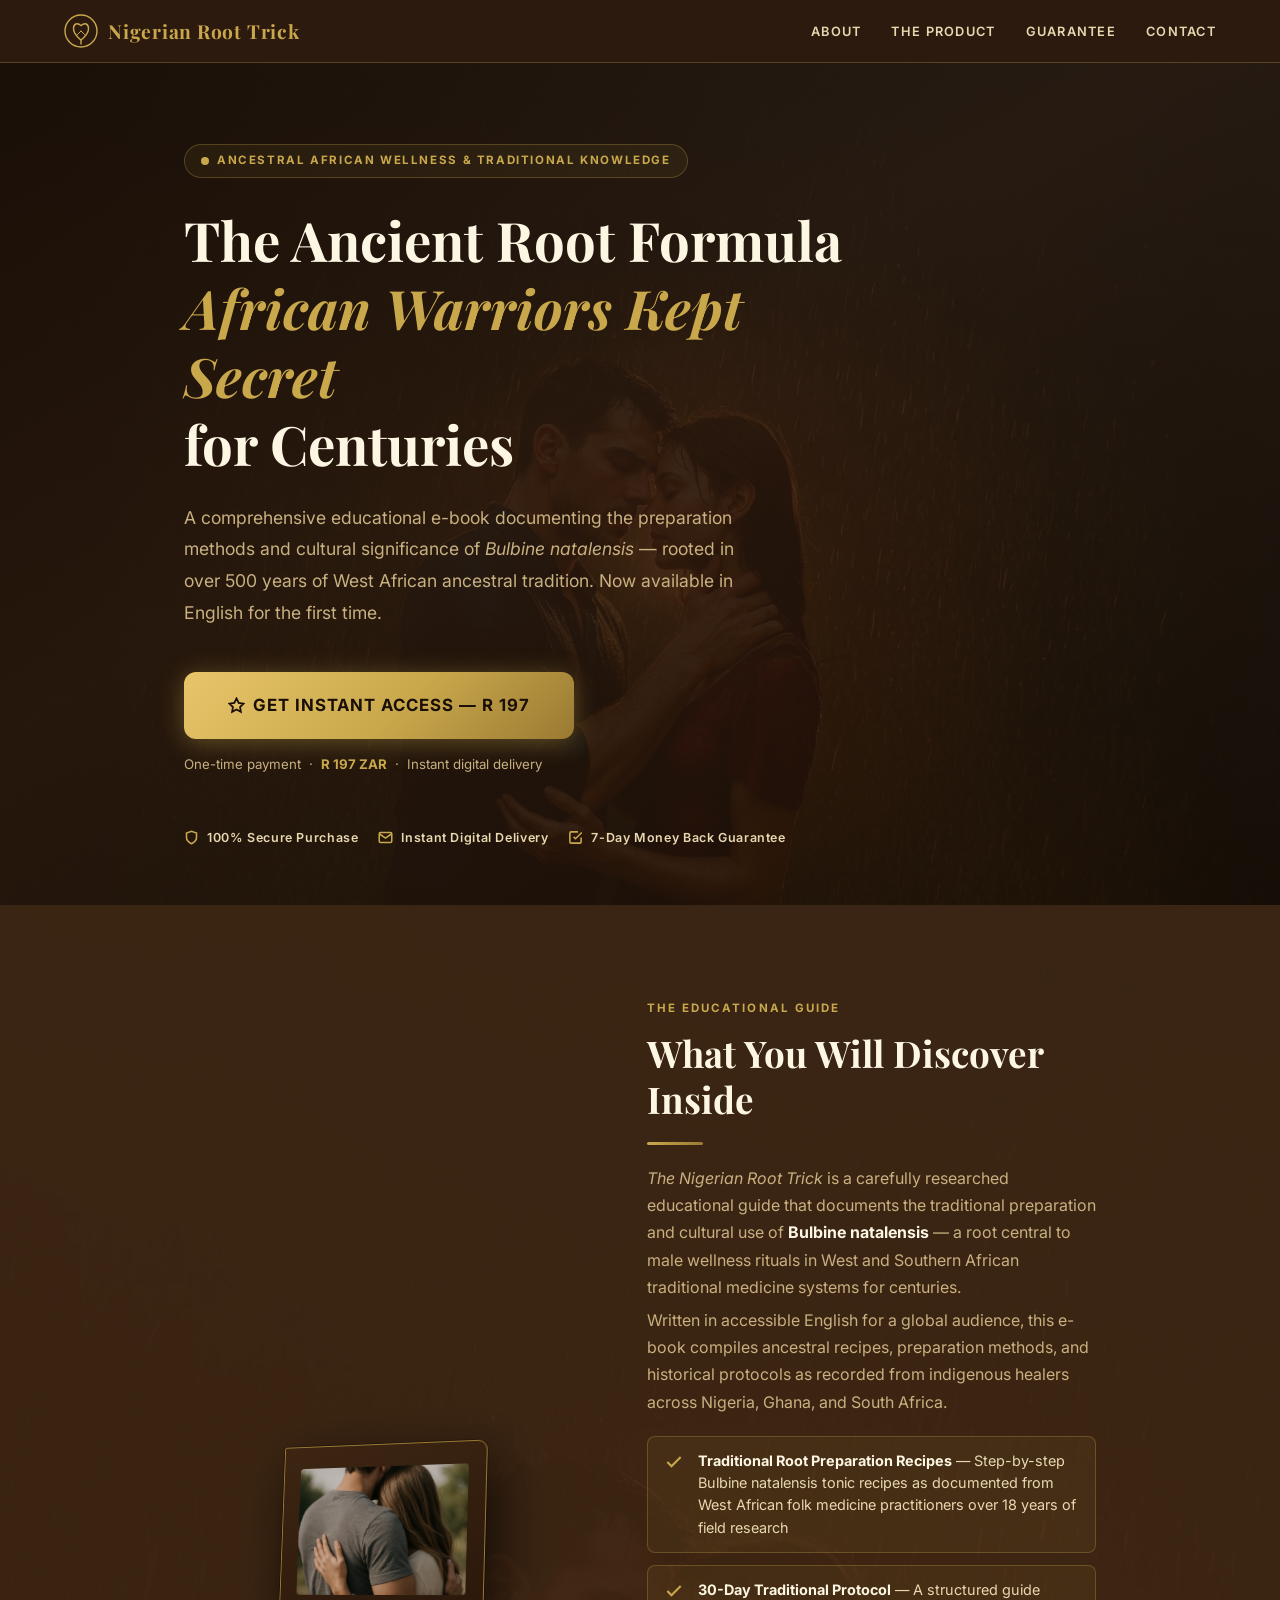
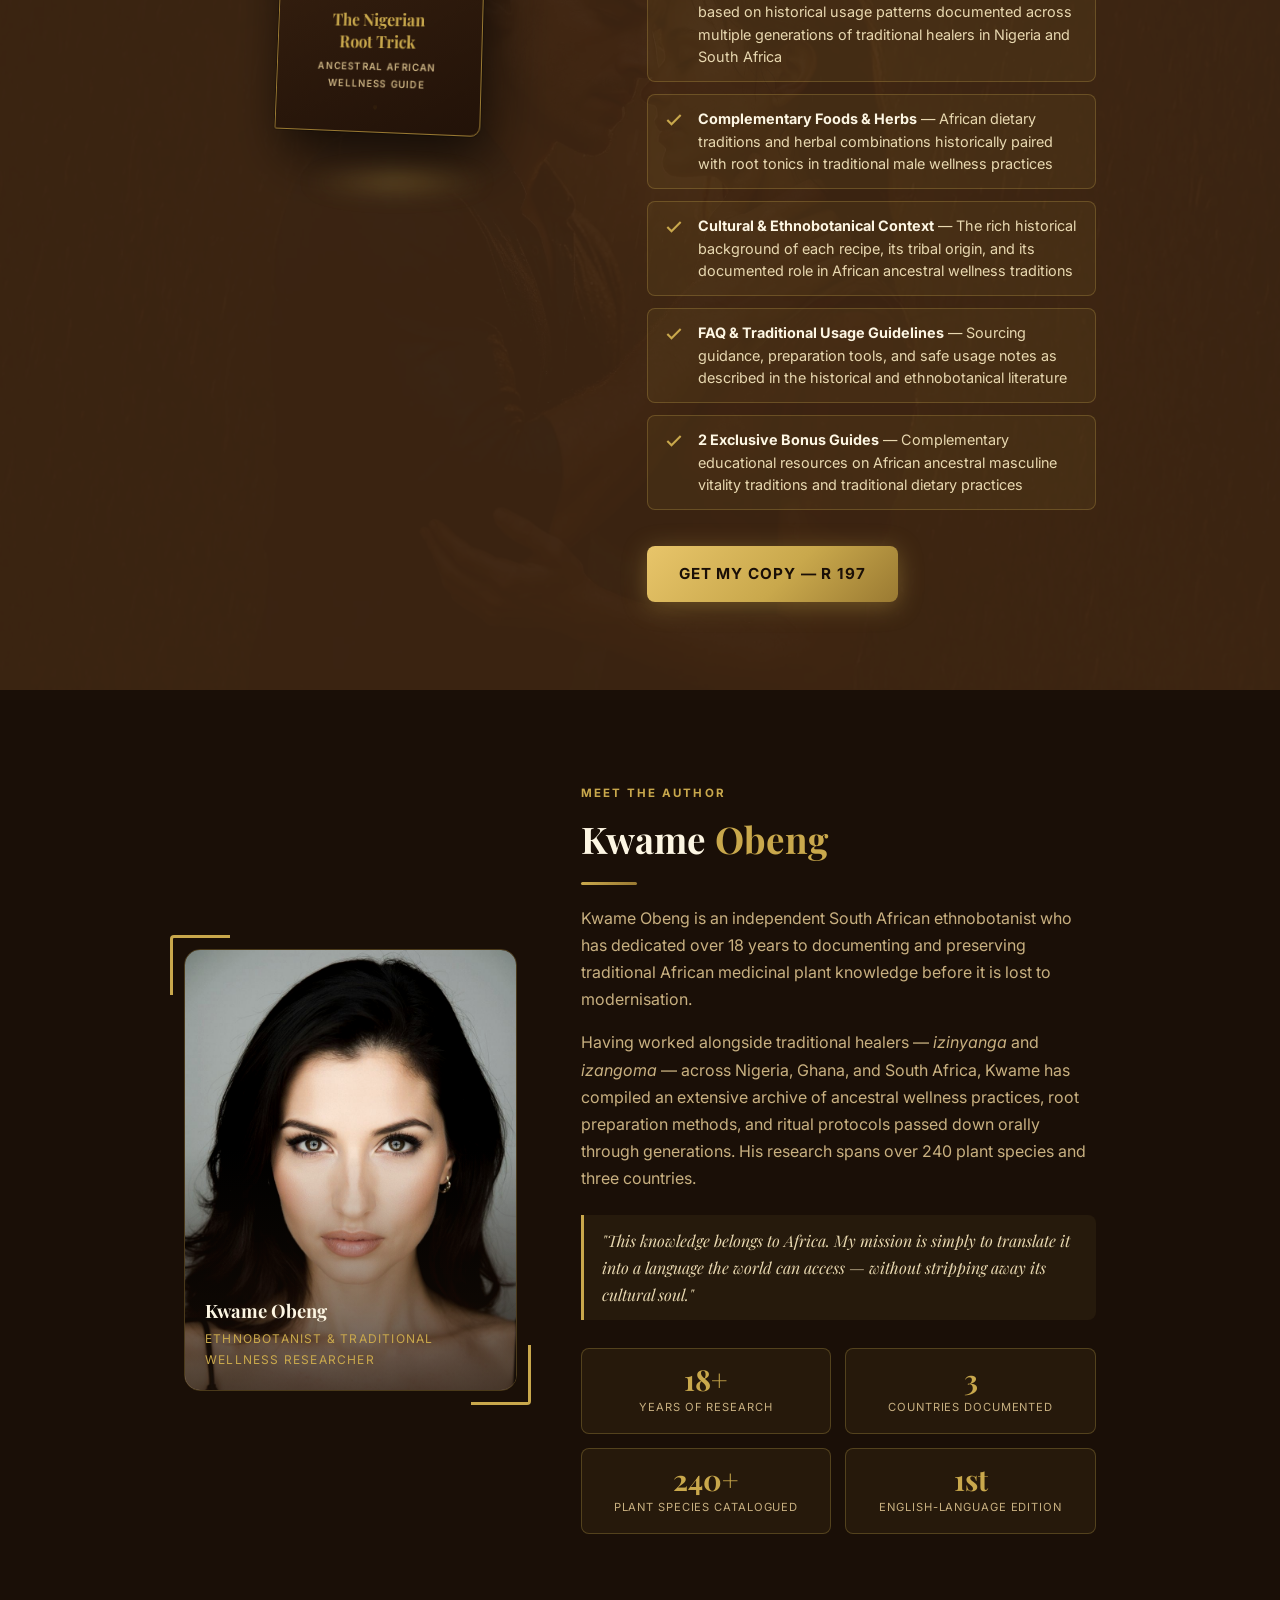
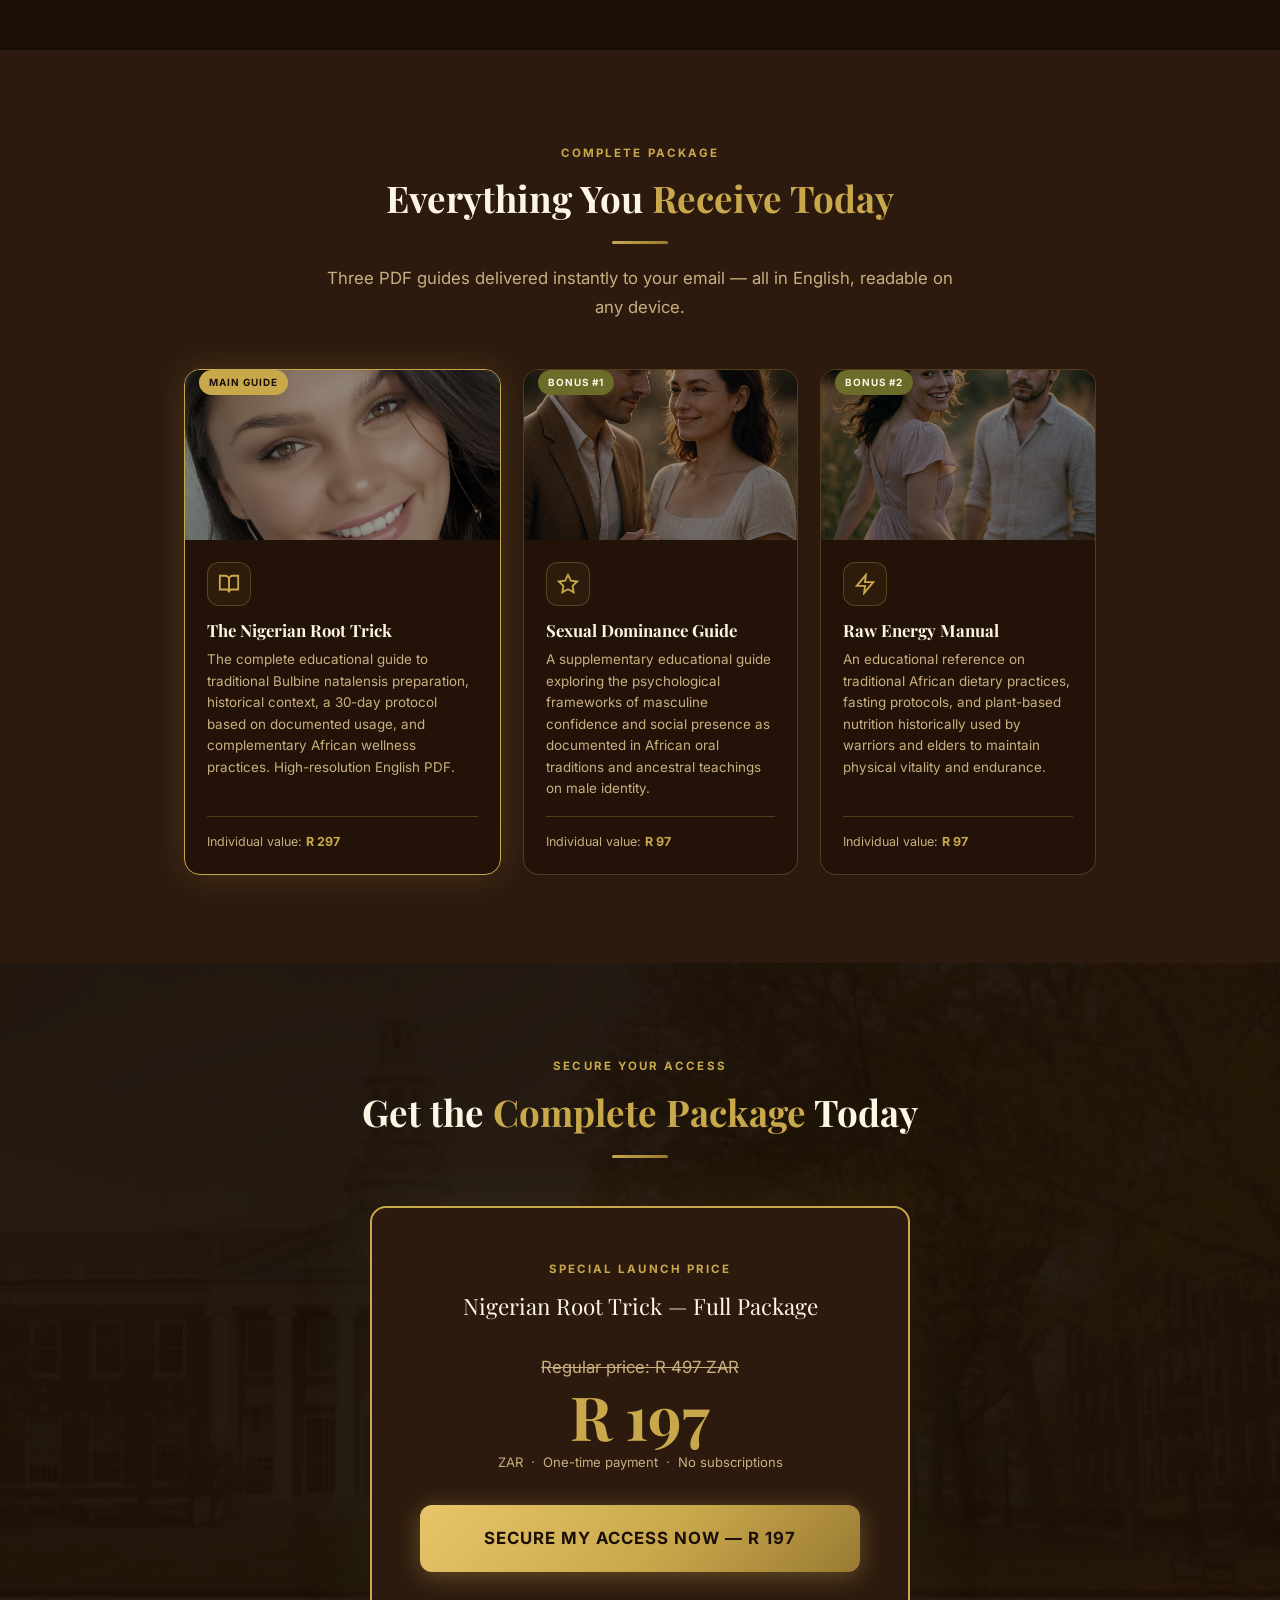
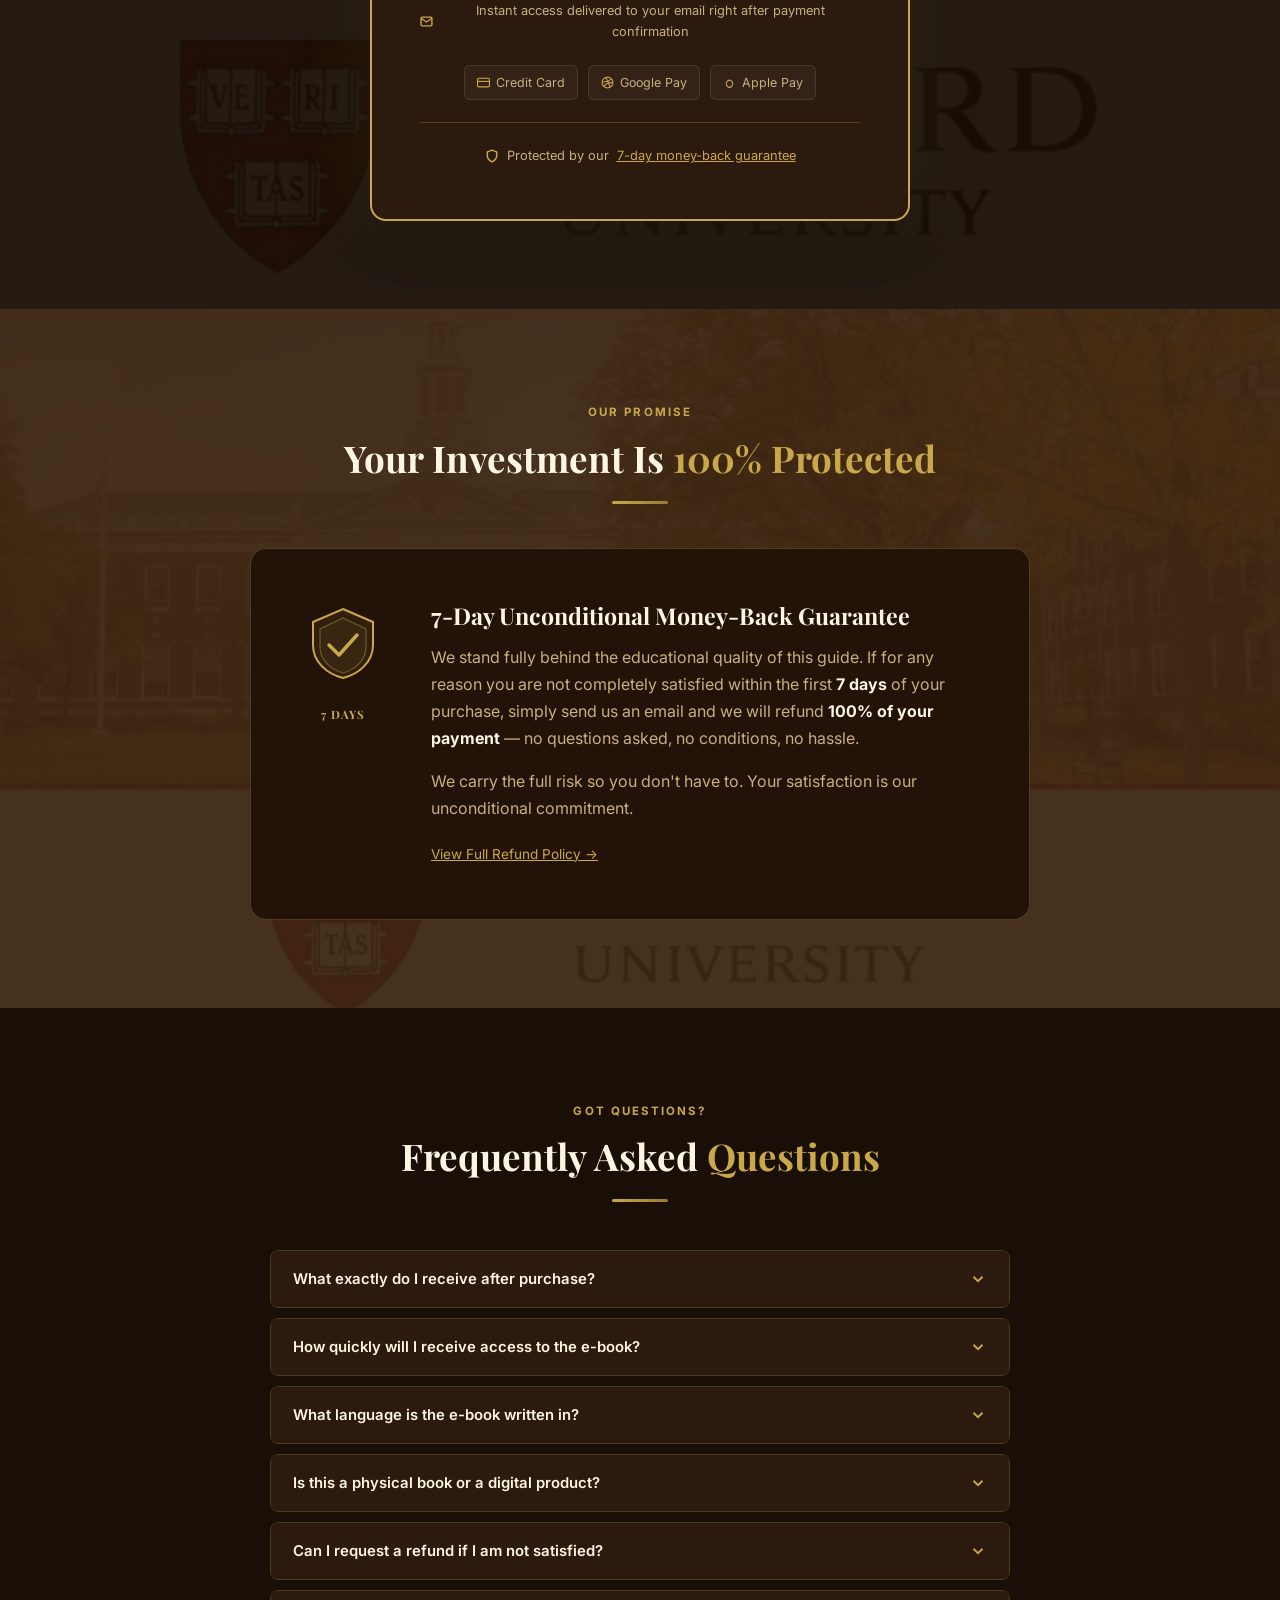
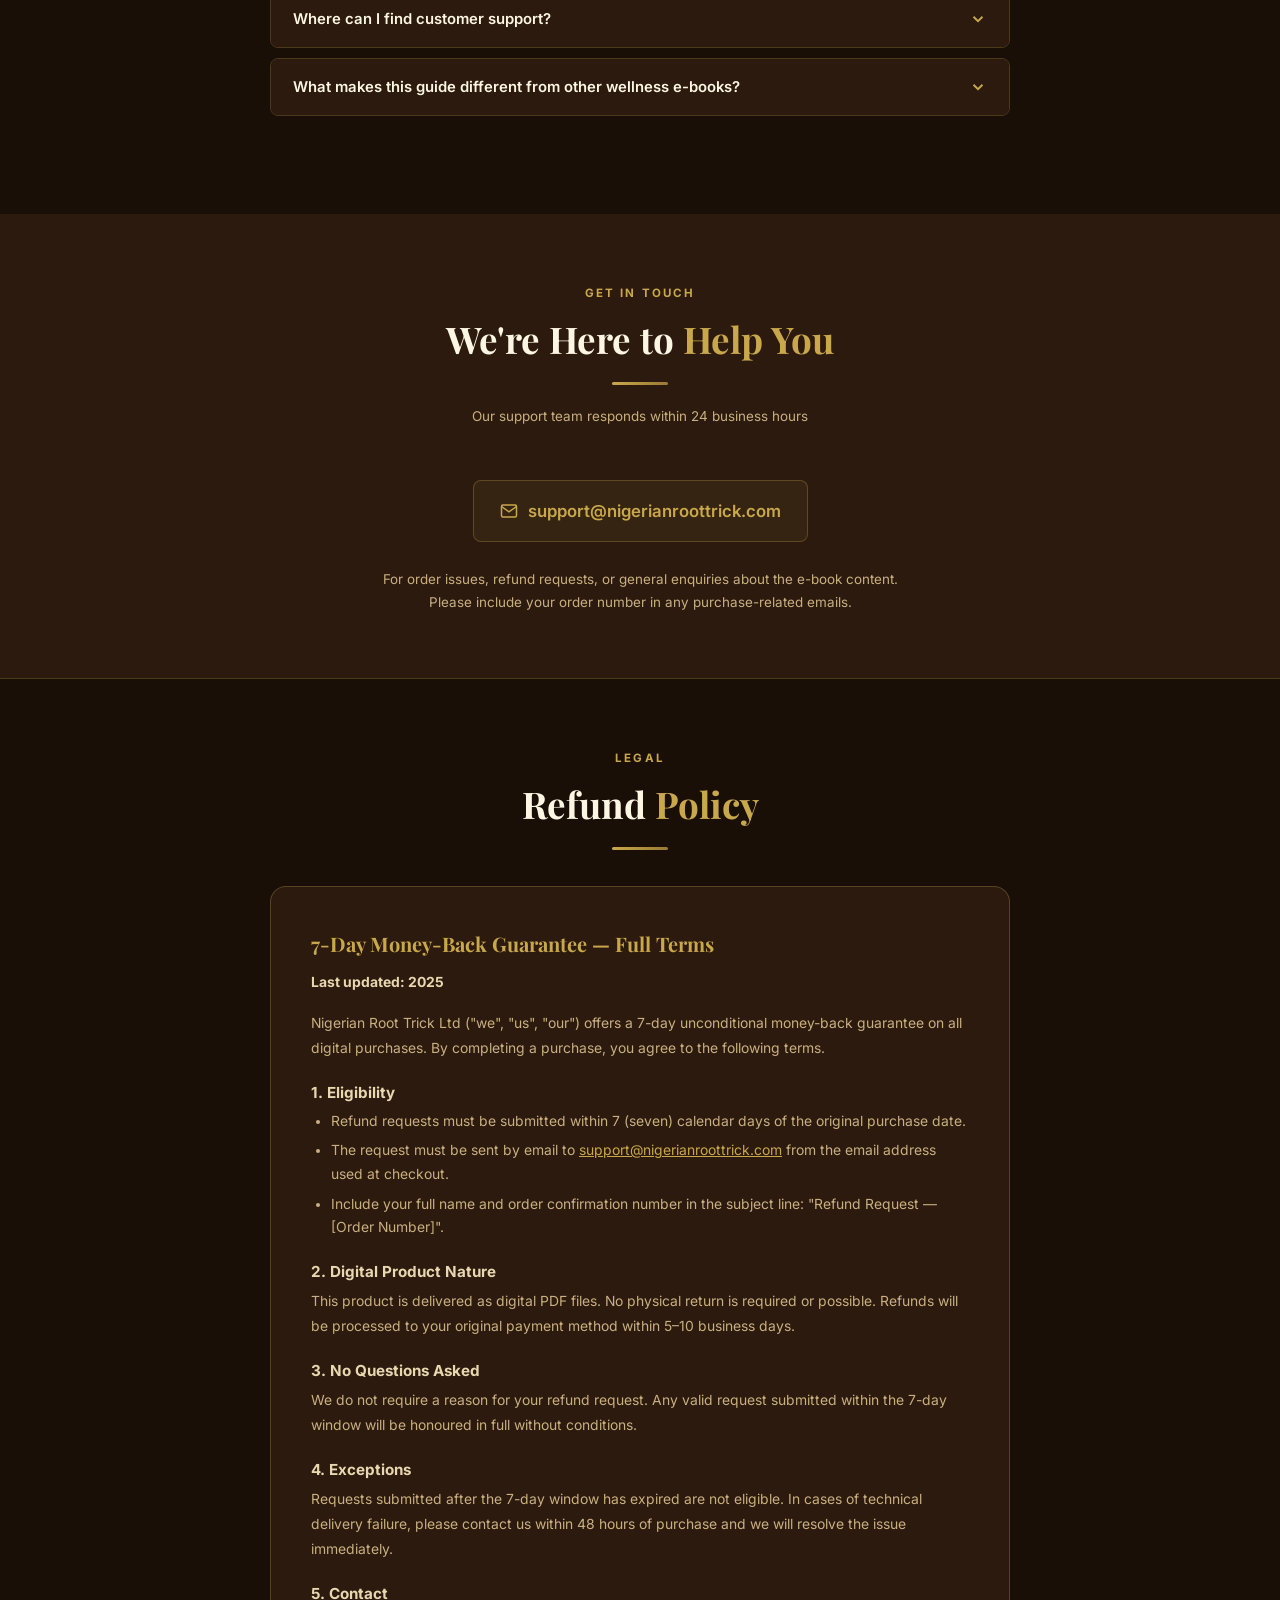
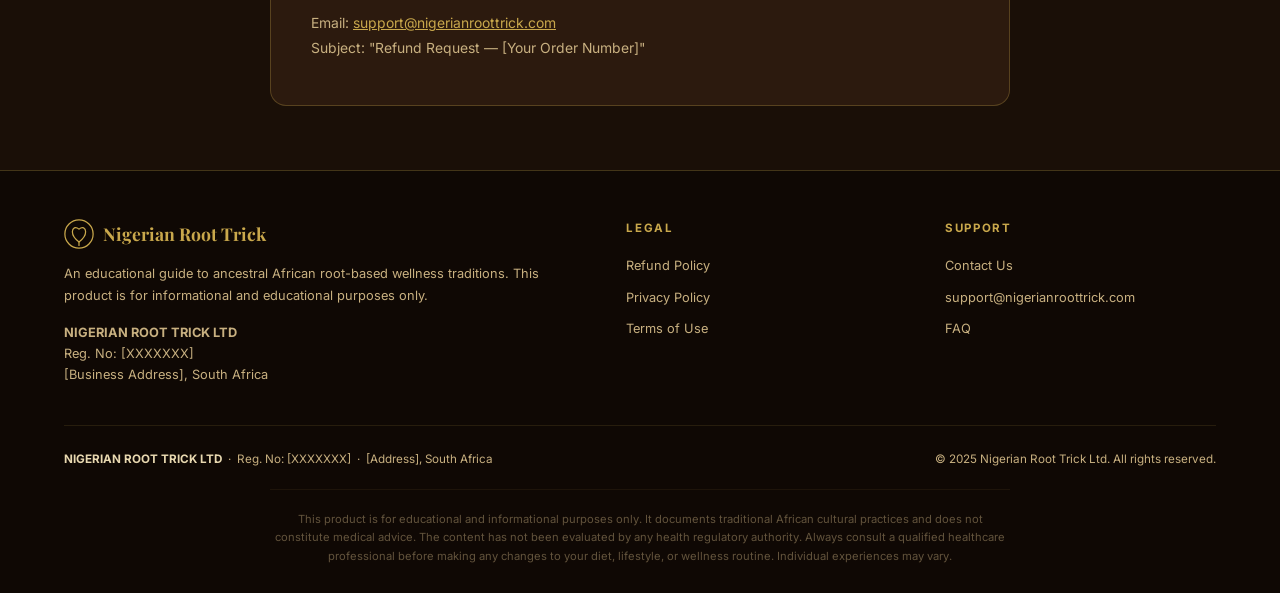
==== index.html @ d48811eb "Add utmify script to all pages" ====
<!DOCTYPE html>
<html lang="en">
<head>
  <script
    src="https://cdn.utmify.com.br/scripts/utms/latest.js"
    data-utmify-prevent-xcod-sck
    data-utmify-prevent-subids
    async
    defer
  ></script>
  <meta charset="UTF-8">
  <meta name="viewport" content="width=device-width, initial-scale=1.0, maximum-scale=1.0, user-scalable=no">
  <meta http-equiv="X-UA-Compatible" content="IE=edge">
  <title>Nigerian Root Trick — The Ancestral African Wellness E-Book</title>
  <meta name="description" content="An educational digital guide documenting traditional West African root-based wellness practices rooted in centuries of ancestral knowledge. By Kwame Obeng.">
  <meta name="robots" content="all">
  <link rel="icon" href="images/default.ico">
  <link rel="apple-touch-icon" href="images/default.ico">
  <link rel="preconnect" href="https://fonts.googleapis.com">
  <link rel="preconnect" href="https://fonts.gstatic.com" crossorigin>
  <link href="https://fonts.googleapis.com/css2?family=Playfair+Display:ital,wght@0,400;0,600;0,700;1,400&family=Inter:wght@300;400;500;600;700&display=swap" rel="stylesheet">

  <style>
    /* =====================================================
       CSS VARIABLES
    ===================================================== */
    :root {
      --dark-deep:   #1a0f07;
      --dark-main:   #2C1A0E;
      --dark-mid:    #3d2512;
      --dark-light:  #5a3520;
      --dark-card:   #221208;
      --gold:        #C9A84C;
      --gold-light:  #e8c56a;
      --gold-dim:    #9a7a32;
      --gold-bg:     rgba(201,168,76,0.07);
      --cream:       #FDF6E3;
      --cream-dim:   #e8d8b0;
      --olive:       #6B6B2A;
      --olive-light: #8a8a3a;
      --text-muted:  #c8b080;
      --border-gold: rgba(201,168,76,0.28);
      --shadow-gold: rgba(201,168,76,0.18);
      --transition:  0.3s ease;
      --radius:      8px;
      --radius-lg:   16px;
    }

    /* =====================================================
       RESET & BASE
    ===================================================== */
    *, *::before, *::after { box-sizing: border-box; margin: 0; padding: 0; }
    html { font-size: 16px; scroll-behavior: smooth; -webkit-text-size-adjust: 100%; }
    body {
      font-family: 'Inter', 'Segoe UI', Arial, sans-serif;
      font-weight: 400;
      color: var(--cream);
      background: var(--dark-deep);
      line-height: 1.7;
      overflow-x: hidden;
    }
    a { color: inherit; text-decoration: none; }
    img { max-width: 100%; height: auto; display: block; }
    ul { list-style: none; }
    button { cursor: pointer; border: none; background: none; font-family: inherit; }
    p { margin-bottom: 1rem; }
    p:last-child { margin-bottom: 0; }

    /* =====================================================
       TYPOGRAPHY
    ===================================================== */
    h1, h2, h3, h4 {
      font-family: 'Playfair Display', Georgia, serif;
      line-height: 1.25;
      font-weight: 700;
    }
    h1 { font-size: clamp(2rem, 5vw, 3.4rem); }
    h2 { font-size: clamp(1.6rem, 3.5vw, 2.3rem); }
    h3 { font-size: clamp(1.15rem, 2.5vw, 1.5rem); }

    /* =====================================================
       LAYOUT
    ===================================================== */
    .container       { max-width: 960px;  margin: 0 auto; padding: 0 24px; }
    .container--wide { max-width: 1200px; margin: 0 auto; padding: 0 24px; }
    .section    { padding: 88px 0; }
    .section--sm { padding: 64px 0; }
    .text-center { text-align: center; }

    /* =====================================================
       SHARED COMPONENTS
    ===================================================== */
    .section-label {
      display: inline-block;
      font-size: 0.72rem;
      font-weight: 700;
      letter-spacing: 0.18em;
      text-transform: uppercase;
      color: var(--gold);
      margin-bottom: 12px;
    }
    .section-title { color: var(--cream); margin-bottom: 16px; }
    .section-title span { color: var(--gold); }
    .section-subtitle {
      color: var(--text-muted);
      font-size: 1.05rem;
      max-width: 640px;
      margin: 0 auto 40px;
    }
    .divider {
      width: 56px; height: 3px;
      background: linear-gradient(90deg, var(--gold), var(--gold-dim));
      border-radius: 2px;
      margin: 20px auto;
    }
    .divider--left { margin: 20px 0; }

    /* Buttons */
    .btn {
      display: inline-flex; align-items: center; justify-content: center;
      padding: 15px 32px; border-radius: var(--radius);
      font-family: 'Inter', sans-serif; font-weight: 700;
      font-size: 0.95rem; letter-spacing: 0.06em; text-transform: uppercase;
      transition: all var(--transition); text-decoration: none;
      gap: 8px; cursor: pointer;
    }
    .btn--gold {
      background: linear-gradient(135deg, #e8c56a 0%, #C9A84C 55%, #9a7a32 100%);
      color: var(--dark-deep);
      box-shadow: 0 4px 24px rgba(201,168,76,0.38);
    }
    .btn--gold:hover {
      transform: translateY(-3px);
      box-shadow: 0 10px 36px rgba(201,168,76,0.5);
      filter: brightness(1.06);
    }
    .btn--gold:active { transform: translateY(0); }
    .btn--lg { padding: 19px 44px; font-size: 1.05rem; border-radius: 12px; }
    .btn--full { width: 100%; }

    @keyframes pulse-gold {
      0%   { box-shadow: 0 4px 24px rgba(201,168,76,0.38); }
      50%  { box-shadow: 0 4px 38px rgba(201,168,76,0.65); }
      100% { box-shadow: 0 4px 24px rgba(201,168,76,0.38); }
    }
    .btn--pulse { animation: pulse-gold 2.4s ease-in-out infinite; }

    /* =====================================================
       HEADER / NAVBAR
    ===================================================== */
    #header {
      position: fixed; top: 0; left: 0; right: 0; z-index: 1000;
      background: var(--dark-main);
      border-bottom: 1px solid var(--border-gold);
      transition: background 0.4s ease, box-shadow 0.4s ease;
    }
    #header.scrolled {
      background: rgba(44,26,14,0.97);
      backdrop-filter: blur(14px);
      -webkit-backdrop-filter: blur(14px);
      box-shadow: 0 4px 28px rgba(0,0,0,0.45);
    }
    .nav {
      display: flex; align-items: center; justify-content: space-between;
      padding: 14px 24px; max-width: 1200px; margin: 0 auto;
    }
    .nav__logo {
      font-family: 'Playfair Display', serif; font-size: 1.2rem; font-weight: 700;
      color: var(--gold); letter-spacing: 0.04em;
      display: flex; align-items: center; gap: 10px; flex-shrink: 0;
    }
    .nav__links { display: flex; align-items: center; gap: 30px; }
    .nav__links a {
      font-size: 0.8rem; font-weight: 600; color: var(--cream-dim);
      letter-spacing: 0.1em; text-transform: uppercase;
      transition: color var(--transition); position: relative; padding-bottom: 2px;
    }
    .nav__links a::after {
      content: ''; position: absolute; bottom: -2px; left: 0; right: 0;
      height: 2px; background: var(--gold);
      transform: scaleX(0); transform-origin: left; transition: transform var(--transition);
    }
    .nav__links a:hover { color: var(--gold); }
    .nav__links a:hover::after { transform: scaleX(1); }

    .hamburger {
      display: none; flex-direction: column; gap: 5px;
      padding: 4px; cursor: pointer;
    }
    .hamburger span {
      display: block; width: 24px; height: 2px;
      background: var(--gold); transition: all var(--transition); border-radius: 2px;
    }
    .hamburger.open span:nth-child(1) { transform: translateY(7px) rotate(45deg); }
    .hamburger.open span:nth-child(2) { opacity: 0; transform: scaleX(0); }
    .hamburger.open span:nth-child(3) { transform: translateY(-7px) rotate(-45deg); }

    .mobile-nav {
      display: none; background: var(--dark-main);
      border-top: 1px solid var(--border-gold);
      padding: 20px 24px; flex-direction: column; gap: 4px;
    }
    .mobile-nav.open { display: flex; }
    .mobile-nav a {
      font-size: 0.88rem; font-weight: 500; color: var(--cream-dim);
      letter-spacing: 0.08em; text-transform: uppercase;
      padding: 12px 0; border-bottom: 1px solid var(--border-gold);
      transition: color var(--transition);
    }
    .mobile-nav a:last-child { border-bottom: none; padding-top: 16px; }
    .mobile-nav a:hover { color: var(--gold); }

    /* =====================================================
       HERO SECTION
    ===================================================== */
    #hero {
      position: relative; min-height: 100vh;
      display: flex; align-items: center;
      padding-top: 72px; overflow: hidden;
    }
    .hero__bg {
      position: absolute; inset: 0;
      background-image: url('images/3205935_1_1753567919688552afa911d.webp');
      background-size: cover; background-position: center 30%; z-index: 0;
    }
    .hero__overlay {
      position: absolute; inset: 0;
      background: linear-gradient(150deg,rgba(26,15,7,0.94) 0%,rgba(44,26,14,0.87) 45%,rgba(26,15,7,0.80) 100%);
      z-index: 1;
    }
    .hero__content { position: relative; z-index: 2; width: 100%; padding: 72px 0 56px; }
    .hero__badge {
      display: inline-flex; align-items: center; gap: 8px;
      background: var(--gold-bg); border: 1px solid var(--border-gold);
      border-radius: 100px; padding: 6px 16px;
      font-size: 0.72rem; font-weight: 700; letter-spacing: 0.14em;
      text-transform: uppercase; color: var(--gold); margin-bottom: 28px;
    }
    .hero__headline { color: var(--cream); margin-bottom: 24px; max-width: 680px; }
    .hero__headline span { color: var(--gold); font-style: italic; }
    .hero__subheadline {
      font-size: 1.1rem; color: var(--text-muted);
      max-width: 560px; margin-bottom: 44px; line-height: 1.8;
    }
    .hero__cta-group {
      display: flex; flex-direction: column; align-items: flex-start;
      gap: 14px; margin-bottom: 52px;
    }
    .hero__price-note { font-size: 0.83rem; color: var(--text-muted); }
    .hero__price-note strong { color: var(--gold); }

    .trust-badges { display: flex; flex-wrap: wrap; gap: 20px; }
    .trust-badge {
      display: flex; align-items: center; gap: 8px;
      font-size: 0.78rem; font-weight: 600;
      color: var(--cream-dim); letter-spacing: 0.05em;
    }
    .trust-badge svg { flex-shrink: 0; color: var(--gold); }

    /* =====================================================
       ABOUT THE PRODUCT
    ===================================================== */
    #the-product { background: var(--dark-mid); position: relative; overflow: hidden; }
    #the-product::before {
      content: ''; position: absolute; inset: 0;
      background-image: url('images/482785-8737ca6a05e37dbfcd57758e993ad2c0.webp');
      background-size: cover; background-position: center;
      opacity: 0.055; z-index: 0;
    }
    .product-grid {
      display: grid; grid-template-columns: 1fr 1.15fr;
      gap: 72px; align-items: center; position: relative; z-index: 1;
    }
    .product__mockup {
      display: flex; justify-content: center; align-items: center; padding: 20px 0 40px;
    }
    .book-scene { perspective: 1400px; width: 220px; height: 290px; }
    .book-3d {
      width: 220px; height: 290px;
      transform-style: preserve-3d;
      transform: rotateY(-22deg) rotateX(5deg);
      transition: transform 0.5s ease; position: relative;
    }
    .book-3d:hover { transform: rotateY(-10deg) rotateX(3deg); }
    .book-face {
      position: absolute; top: 0; left: 0; width: 220px; height: 290px;
      border-radius: 2px 10px 10px 2px; overflow: hidden;
      background: linear-gradient(160deg, var(--dark-mid) 0%, var(--dark-card) 100%);
      border: 1px solid var(--gold-dim);
      box-shadow: 10px 20px 56px rgba(0,0,0,0.72), 0 0 0 1px rgba(0,0,0,0.3);
      display: flex; flex-direction: column; align-items: center;
      justify-content: center; padding: 22px 18px; text-align: center;
    }
    .book-spine {
      position: absolute; top: 0; left: -26px; width: 26px; height: 290px;
      background: linear-gradient(to right, #120800, var(--dark-mid));
      border-radius: 2px 0 0 2px;
      transform: rotateY(-90deg); transform-origin: right center;
      border: 1px solid var(--dark-light);
      box-shadow: inset -4px 0 12px rgba(0,0,0,0.5);
    }
    .book-cover-img {
      width: 100%; height: 130px; object-fit: cover;
      border-radius: 4px; margin-bottom: 14px;
      filter: brightness(0.85) saturate(0.9);
    }
    .book-cover-title {
      font-family: 'Playfair Display', serif; font-size: 1.05rem; font-weight: 700;
      color: var(--gold); line-height: 1.3; margin-bottom: 5px;
    }
    .book-cover-sub {
      font-size: 0.62rem; font-weight: 600; letter-spacing: 0.12em;
      text-transform: uppercase; color: var(--text-muted); margin-bottom: 14px;
    }
    .book-emblem { color: var(--gold-dim); opacity: 0.8; }
    .book-glow {
      position: absolute; bottom: -24px; left: 50%; transform: translateX(-40%);
      width: 180px; height: 28px;
      background: radial-gradient(ellipse, rgba(201,168,76,0.35) 0%, transparent 72%);
      filter: blur(10px); pointer-events: none;
    }

    .product-bullets { display: flex; flex-direction: column; gap: 12px; margin: 20px 0 28px; }
    .bullet-item {
      display: flex; align-items: flex-start; gap: 14px;
      padding: 13px 16px; background: var(--gold-bg);
      border: 1px solid var(--border-gold); border-radius: var(--radius);
      transition: background var(--transition), border-color var(--transition);
    }
    .bullet-item:hover {
      background: rgba(201,168,76,0.12);
      border-color: rgba(201,168,76,0.5);
    }
    .bullet-icon { flex-shrink: 0; width: 20px; height: 20px; color: var(--gold); margin-top: 2px; }
    .bullet-item p { margin: 0; font-size: 0.9rem; color: var(--cream-dim); line-height: 1.55; }
    .bullet-item strong { color: var(--cream); }

    /* =====================================================
       ABOUT THE AUTHOR
    ===================================================== */
    #about { background: var(--dark-deep); }
    .author-grid {
      display: grid; grid-template-columns: 1fr 1.55fr;
      gap: 64px; align-items: center;
    }
    .author__image-wrap { position: relative; }
    .author__accent {
      position: absolute; width: 60px; height: 60px;
      border-color: var(--gold); border-style: solid; z-index: 2; pointer-events: none;
    }
    .author__accent--tl { top: -14px; left: -14px; border-width: 3px 0 0 3px; border-radius: 4px 0 0 0; }
    .author__accent--br { bottom: -14px; right: -14px; border-width: 0 3px 3px 0; border-radius: 0 0 4px 0; }
    .author__frame {
      position: relative; border-radius: var(--radius-lg);
      overflow: hidden; border: 1px solid var(--border-gold);
    }
    .author__frame img {
      width: 100%; height: 440px; object-fit: cover; object-position: top;
      display: block; filter: grayscale(15%) contrast(1.05);
    }
    .author__frame-overlay {
      position: absolute; inset: 0;
      background: linear-gradient(to top, rgba(26,15,7,0.75) 0%, transparent 55%);
    }
    .author__caption { position: absolute; bottom: 20px; left: 20px; right: 20px; }
    .author__caption-name { font-family: 'Playfair Display', serif; font-size: 1.15rem; font-weight: 700; color: var(--cream); }
    .author__caption-role { font-size: 0.75rem; color: var(--gold); letter-spacing: 0.1em; text-transform: uppercase; margin-top: 3px; }
    .author__stats { display: grid; grid-template-columns: 1fr 1fr; gap: 14px; margin: 28px 0; }
    .author__stat {
      padding: 16px 14px; background: var(--gold-bg);
      border: 1px solid var(--border-gold); border-radius: var(--radius); text-align: center;
    }
    .author__stat-number { font-family: 'Playfair Display', serif; font-size: 1.8rem; font-weight: 700; color: var(--gold); line-height: 1; }
    .author__stat-label { font-size: 0.7rem; color: var(--text-muted); text-transform: uppercase; letter-spacing: 0.08em; margin-top: 4px; }
    .author__quote {
      border-left: 3px solid var(--gold); padding: 12px 18px; margin: 22px 0;
      background: var(--gold-bg); border-radius: 0 var(--radius) var(--radius) 0;
    }
    .author__quote p { font-family: 'Playfair Display', serif; font-style: italic; font-size: 1rem; color: var(--cream-dim); margin: 0; }

    /* =====================================================
       WHAT'S INCLUDED
    ===================================================== */
    #included { background: var(--dark-main); }
    .included-grid { display: grid; grid-template-columns: 1.15fr 1fr 1fr; gap: 22px; margin-top: 48px; }
    .inc-card {
      background: var(--dark-card); border: 1px solid var(--border-gold);
      border-radius: var(--radius-lg); overflow: hidden;
      transition: transform var(--transition), box-shadow var(--transition), border-color var(--transition);
      display: flex; flex-direction: column;
    }
    .inc-card:hover {
      transform: translateY(-7px);
      box-shadow: 0 22px 52px rgba(0,0,0,0.55), 0 0 0 1px var(--gold-dim);
      border-color: var(--gold-dim);
    }
    .inc-card--main { border-color: var(--gold); box-shadow: 0 0 36px var(--shadow-gold); }
    .inc-card--main:hover { border-color: var(--gold-light); }
    .inc-card__img { width: 100%; height: 170px; object-fit: cover; display: block; filter: brightness(0.65) saturate(0.75); }
    .inc-card__badge-wrap { position: relative; }
    .inc-card__badge {
      position: absolute; top: -170px; left: 14px;
      font-size: 0.62rem; font-weight: 700; letter-spacing: 0.1em;
      text-transform: uppercase; padding: 4px 10px; border-radius: 100px;
    }
    .badge--main  { background: var(--gold); color: var(--dark-deep); }
    .badge--bonus { background: var(--olive); color: var(--cream); }
    .inc-card__body { padding: 22px; flex: 1; display: flex; flex-direction: column; }
    .inc-card__icon {
      width: 44px; height: 44px; background: var(--gold-bg);
      border: 1px solid var(--border-gold); border-radius: 12px;
      display: flex; align-items: center; justify-content: center;
      color: var(--gold); margin-bottom: 14px;
    }
    .inc-card__title { font-family: 'Playfair Display', serif; font-size: 1.05rem; color: var(--cream); margin-bottom: 8px; }
    .inc-card__desc { font-size: 0.84rem; color: var(--text-muted); line-height: 1.6; margin: 0; flex: 1; }
    .inc-card__value {
      margin-top: 16px; padding-top: 14px; border-top: 1px solid var(--border-gold);
      font-size: 0.78rem; color: var(--text-muted);
    }
    .inc-card__value span { color: var(--gold); font-weight: 700; }

    /* =====================================================
       PRICING SECTION
    ===================================================== */
    #pricing { background: var(--dark-deep); position: relative; overflow: hidden; }
    #pricing::before {
      content: ''; position: absolute; inset: 0;
      background-image: url('images/482785-5b123ecfe4c6cd058db7fa0977f2550e.webp');
      background-size: cover; background-position: center; opacity: 0.05;
    }
    .pricing-box {
      position: relative; background: var(--dark-main);
      border: 2px solid var(--gold); border-radius: var(--radius-lg);
      padding: 52px 48px; max-width: 540px; margin: 0 auto; text-align: center;
      box-shadow: 0 0 72px rgba(201,168,76,0.14), 0 24px 64px rgba(0,0,0,0.5);
    }
    .pricing-box__label { font-size: 0.72rem; font-weight: 700; letter-spacing: 0.18em; text-transform: uppercase; color: var(--gold); margin-bottom: 8px; }
    .pricing-box__title { font-family: 'Playfair Display', serif; font-size: 1.4rem; color: var(--cream); margin-bottom: 28px; }
    .pricing-old { font-size: 1.05rem; color: var(--text-muted); text-decoration: line-through; margin-bottom: 4px; }
    .pricing-price { font-family: 'Playfair Display', serif; font-size: 3.8rem; font-weight: 700; color: var(--gold); line-height: 1; margin-bottom: 4px; }
    .pricing-currency-note { font-size: 0.82rem; color: var(--text-muted); margin-bottom: 32px; }
    .pricing-methods { display: flex; align-items: center; justify-content: center; gap: 10px; flex-wrap: wrap; margin: 22px 0; }
    .pay-method {
      display: flex; align-items: center; gap: 6px; font-size: 0.78rem; color: var(--text-muted);
      background: rgba(255,255,255,0.04); border: 1px solid rgba(255,255,255,0.1);
      border-radius: 6px; padding: 6px 12px;
    }
    .pay-method svg { color: var(--gold); }
    .pricing-delivery { font-size: 0.8rem; color: var(--text-muted); margin-top: 14px; display: flex; align-items: center; justify-content: center; gap: 7px; }
    .pricing-delivery svg { color: var(--gold); flex-shrink: 0; }
    .pricing-guarantee-note { margin-top: 22px; padding-top: 22px; border-top: 1px solid var(--border-gold); font-size: 0.8rem; color: var(--text-muted); display: flex; align-items: center; justify-content: center; gap: 8px; }
    .pricing-guarantee-note svg { color: var(--gold); flex-shrink: 0; }
    .pricing-guarantee-note a { color: var(--gold); text-decoration: underline; }

    /* =====================================================
       GUARANTEE SECTION
    ===================================================== */
    #guarantee { background: var(--dark-mid); position: relative; overflow: hidden; }
    #guarantee::before {
      content: ''; position: absolute; inset: 0;
      background-image: url('images/3205935_1_1753567919688552afa9c08140131402.webp');
      background-size: cover; background-position: center; opacity: 0.05;
    }
    .guarantee-box {
      position: relative; display: flex; align-items: flex-start; gap: 44px;
      background: var(--dark-card); border: 1px solid var(--border-gold);
      border-radius: var(--radius-lg); padding: 52px 48px;
      max-width: 780px; margin: 0 auto;
    }
    .guarantee-icon { flex-shrink: 0; }
    .guarantee-content h3 { font-size: 1.45rem; color: var(--cream); margin-bottom: 14px; }
    .guarantee-content p { color: var(--text-muted); }
    .guarantee-link { font-size: 0.85rem; color: var(--gold); text-decoration: underline; transition: opacity var(--transition); margin-top: 4px; display: inline-block; }
    .guarantee-link:hover { opacity: 0.72; }

    /* =====================================================
       FAQ SECTION
    ===================================================== */
    #faq { background: var(--dark-deep); }
    .faq-list { max-width: 740px; margin: 48px auto 0; }
    .faq-item { border: 1px solid var(--border-gold); border-radius: var(--radius); margin-bottom: 10px; overflow: hidden; transition: border-color var(--transition); }
    .faq-item.open { border-color: var(--gold); }
    .faq-question {
      width: 100%; display: flex; align-items: center; justify-content: space-between;
      padding: 19px 22px; background: var(--dark-main); text-align: left;
      font-size: 0.93rem; font-weight: 600; color: var(--cream); gap: 14px; cursor: pointer;
      transition: color var(--transition), background var(--transition);
    }
    .faq-item.open .faq-question { color: var(--gold); background: rgba(44,26,14,0.9); }
    .faq-chevron { flex-shrink: 0; width: 18px; height: 18px; color: var(--gold); transition: transform var(--transition); }
    .faq-item.open .faq-chevron { transform: rotate(180deg); }
    .faq-answer { max-height: 0; overflow: hidden; transition: max-height 0.38s ease; background: var(--dark-card); }
    .faq-item.open .faq-answer { max-height: 500px; }
    .faq-answer__inner { padding: 18px 22px; font-size: 0.88rem; color: var(--text-muted); line-height: 1.75; }
    .faq-answer__inner a { color: var(--gold); text-decoration: underline; }

    /* =====================================================
       CONTACT SECTION
    ===================================================== */
    #contact { background: var(--dark-main); }
    .contact-inner { text-align: center; max-width: 560px; margin: 0 auto; }
    .contact-email {
      display: inline-flex; align-items: center; gap: 10px;
      font-size: 1.05rem; color: var(--gold); font-weight: 600;
      margin: 24px 0 12px; padding: 16px 26px;
      border: 1px solid var(--border-gold); border-radius: var(--radius);
      background: var(--gold-bg);
      transition: background var(--transition), border-color var(--transition);
    }
    .contact-email:hover { background: rgba(201,168,76,0.13); border-color: rgba(201,168,76,0.5); }
    .contact-note { font-size: 0.84rem; color: var(--text-muted); margin-bottom: 28px; }

    /* =====================================================
       REFUND POLICY
    ===================================================== */
    #refund-policy { background: var(--dark-deep); border-top: 1px solid var(--border-gold); }
    .policy-box { max-width: 740px; margin: 0 auto; background: var(--dark-main); border: 1px solid var(--border-gold); border-radius: var(--radius-lg); padding: 44px 40px; }
    .policy-box h3 { color: var(--gold); margin-bottom: 14px; font-size: 1.25rem; }
    .policy-box h4 { color: var(--cream-dim); font-size: 0.95rem; font-family: 'Inter', sans-serif; font-weight: 700; margin: 22px 0 8px; }
    .policy-box p { font-size: 0.87rem; color: var(--text-muted); line-height: 1.8; }
    .policy-box ul { list-style: disc; padding-left: 20px; margin: 8px 0 12px; }
    .policy-box ul li { font-size: 0.87rem; color: var(--text-muted); margin-bottom: 6px; line-height: 1.7; }
    .policy-box a { color: var(--gold); text-decoration: underline; }

    /* =====================================================
       FOOTER
    ===================================================== */
    #footer { background: #0f0804; border-top: 1px solid var(--border-gold); padding: 48px 0 28px; }
    .footer-grid { display: grid; grid-template-columns: 1.9fr 1fr 1fr; gap: 48px; margin-bottom: 40px; }
    .footer-brand p { font-size: 0.8rem; color: var(--text-muted); margin-top: 14px; line-height: 1.65; }
    .footer-logo { font-family: 'Playfair Display', serif; font-size: 1.1rem; font-weight: 700; color: var(--gold); display: flex; align-items: center; gap: 9px; }
    .footer-col-title { font-size: 0.72rem; font-weight: 700; letter-spacing: 0.14em; text-transform: uppercase; color: var(--gold); margin-bottom: 16px; }
    .footer-links { display: flex; flex-direction: column; gap: 10px; }
    .footer-links a { font-size: 0.8rem; color: var(--text-muted); transition: color var(--transition); }
    .footer-links a:hover { color: var(--gold); }
    .footer-bottom { border-top: 1px solid rgba(201,168,76,0.13); padding-top: 24px; display: flex; align-items: center; justify-content: space-between; flex-wrap: wrap; gap: 12px; }
    .footer-legal { font-size: 0.73rem; color: var(--text-muted); line-height: 1.6; }
    .footer-legal strong { color: var(--cream-dim); }
    .footer-disclaimer { font-size: 0.7rem; color: rgba(200,176,128,0.45); text-align: center; max-width: 740px; margin: 20px auto 0; line-height: 1.65; border-top: 1px solid rgba(201,168,76,0.08); padding-top: 20px; }

    /* =====================================================
       ANIMATIONS
    ===================================================== */
    .fade-in { opacity: 0; transform: translateY(30px); transition: opacity 0.7s ease, transform 0.7s ease; }
    .fade-in.visible { opacity: 1; transform: translateY(0); }
    .fade-in.d1 { transition-delay: 0.1s; }
    .fade-in.d2 { transition-delay: 0.2s; }
    .fade-in.d3 { transition-delay: 0.3s; }
    .fade-in.d4 { transition-delay: 0.4s; }
    .fade-in.d5 { transition-delay: 0.5s; }

    #scrollTop {
      position: fixed; bottom: 28px; right: 28px; width: 44px; height: 44px;
      background: var(--dark-main); border: 1px solid var(--border-gold);
      border-radius: 50%; display: flex; align-items: center; justify-content: center;
      color: var(--gold); cursor: pointer;
      opacity: 0; transform: translateY(12px);
      transition: opacity 0.3s ease, transform 0.3s ease, background 0.2s ease;
      z-index: 900;
    }
    #scrollTop.visible { opacity: 1; transform: translateY(0); }
    #scrollTop:hover { background: var(--gold-bg); }

    /* =====================================================
       RESPONSIVE
    ===================================================== */
    @media (max-width: 900px) {
      .product-grid  { grid-template-columns: 1fr; gap: 44px; }
      .author-grid   { grid-template-columns: 1fr; gap: 40px; }
      .included-grid { grid-template-columns: 1fr; }
      .footer-grid   { grid-template-columns: 1fr 1fr; }
    }
    @media (max-width: 768px) {
      .nav__links        { display: none; }
      .hamburger         { display: flex; }
      .section           { padding: 64px 0; }
      .section--sm       { padding: 48px 0; }
      h1                 { font-size: 2rem; }
      h2                 { font-size: 1.5rem; }
      .guarantee-box     { flex-direction: column; align-items: center; text-align: center; padding: 36px 24px; gap: 28px; }
      .pricing-box       { padding: 36px 24px; }
      .hero__cta-group   { align-items: stretch; }
      .btn--lg           { padding: 16px 28px; font-size: 0.95rem; }
      .author__stats     { grid-template-columns: 1fr 1fr; }
      .author__frame img { height: 300px; }
      .trust-badges      { flex-direction: column; gap: 14px; }
      .book-scene        { margin: 0 auto; }
      .footer-grid       { grid-template-columns: 1fr; gap: 28px; }
      .footer-bottom     { flex-direction: column; text-align: center; }
      .policy-box        { padding: 28px 20px; }
      #scrollTop         { bottom: 18px; right: 18px; }
    }
    @media (max-width: 480px) {
      .container { padding: 0 16px; }
    }
  </style>
</head>
<body>

  <!-- ================================================================
       HEADER / NAVBAR
  ================================================================ -->
  <header id="header">
    <nav class="nav">
      <a href="#hero" class="nav__logo" aria-label="Nigerian Root Trick — Home">
        <svg width="34" height="34" viewBox="0 0 34 34" fill="none" xmlns="http://www.w3.org/2000/svg" aria-hidden="true">
          <circle cx="17" cy="17" r="16" stroke="#C9A84C" stroke-width="1.4"/>
          <path d="M17 26C17 26,9.5 20.5,9.5 14.5C9.5 10,13 8,17 11.5C21 8,24.5 10,24.5 14.5C24.5 20.5,17 26,17 26Z" fill="none" stroke="#C9A84C" stroke-width="1.4"/>
          <line x1="17" y1="26" x2="17" y2="30" stroke="#C9A84C" stroke-width="1.4" stroke-linecap="round"/>
          <line x1="17" y1="17" x2="13.5" y2="20.5" stroke="#C9A84C" stroke-width="1" stroke-linecap="round"/>
          <line x1="17" y1="17" x2="20.5" y2="20.5" stroke="#C9A84C" stroke-width="1" stroke-linecap="round"/>
        </svg>
        Nigerian Root Trick
      </a>
      <ul class="nav__links" role="list">
        <li><a href="#about">About</a></li>
        <li><a href="#the-product">The Product</a></li>
        <li><a href="#guarantee">Guarantee</a></li>
        <li><a href="#contact">Contact</a></li>
      </ul>
      <button class="hamburger" id="hamburger" aria-label="Toggle navigation menu" aria-expanded="false" aria-controls="mobileNav">
        <span></span><span></span><span></span>
      </button>
    </nav>
    <nav class="mobile-nav" id="mobileNav" aria-label="Mobile navigation">
      <a href="#about"       class="mobile-link">About</a>
      <a href="#the-product" class="mobile-link">The Product</a>
      <a href="#guarantee"   class="mobile-link">Guarantee</a>
      <a href="#contact"     class="mobile-link">Contact</a>
      <a href="#pricing" class="btn btn--gold" style="text-align:center;margin-top:4px;">Get Instant Access — R&nbsp;197</a>
    </nav>
  </header>

  <main>

    <!-- ================================================================
         HERO SECTION
    ================================================================ -->
    <section id="hero">
      <div class="hero__bg" role="img" aria-label="African landscape background"></div>
      <div class="hero__overlay"></div>
      <div class="hero__content">
        <div class="container">

          <div class="hero__badge fade-in">
            <svg width="8" height="8" viewBox="0 0 8 8" fill="currentColor" aria-hidden="true"><circle cx="4" cy="4" r="4"/></svg>
            Ancestral African Wellness &amp; Traditional Knowledge
          </div>

          <h1 class="hero__headline fade-in d1">
            The Ancient Root Formula<br>
            <span>African Warriors Kept Secret</span><br>
            for Centuries
          </h1>

          <p class="hero__subheadline fade-in d2">
            A comprehensive educational e-book documenting the preparation methods and cultural significance of <em>Bulbine natalensis</em> — rooted in over 500 years of West African ancestral tradition. Now available in English for the first time.
          </p>

          <div class="hero__cta-group fade-in d3">
            <a href="#pricing" class="btn btn--gold btn--lg btn--pulse" aria-label="Get instant access for R 197">
              <svg width="17" height="17" viewBox="0 0 24 24" fill="none" stroke="currentColor" stroke-width="2.5" aria-hidden="true"><path d="M12 2L15.09 8.26L22 9.27L17 14.14L18.18 21.02L12 17.77L5.82 21.02L7 14.14L2 9.27L8.91 8.26L12 2Z"/></svg>
              GET INSTANT ACCESS — R 197
            </a>
            <p class="hero__price-note">
              One-time payment &nbsp;·&nbsp; <strong>R 197 ZAR</strong> &nbsp;·&nbsp; Instant digital delivery
            </p>
          </div>

          <div class="trust-badges fade-in d4">
            <div class="trust-badge">
              <svg width="15" height="15" viewBox="0 0 24 24" fill="none" stroke="currentColor" stroke-width="2.5" aria-hidden="true"><path d="M12 22s8-4 8-10V5l-8-3-8 3v7c0 6 8 10 8 10z"/></svg>
              100% Secure Purchase
            </div>
            <div class="trust-badge">
              <svg width="15" height="15" viewBox="0 0 24 24" fill="none" stroke="currentColor" stroke-width="2.5" aria-hidden="true"><path d="M4 4h16c1.1 0 2 .9 2 2v12c0 1.1-.9 2-2 2H4c-1.1 0-2-.9-2-2V6c0-1.1.9-2 2-2z"/><polyline points="22,6 12,13 2,6"/></svg>
              Instant Digital Delivery
            </div>
            <div class="trust-badge">
              <svg width="15" height="15" viewBox="0 0 24 24" fill="none" stroke="currentColor" stroke-width="2.5" aria-hidden="true"><polyline points="9 11 12 14 22 4"/><path d="M21 12v7a2 2 0 0 1-2 2H5a2 2 0 0 1-2-2V5a2 2 0 0 1 2-2h11"/></svg>
              7-Day Money Back Guarantee
            </div>
          </div>

        </div>
      </div>
    </section>


    <!-- ================================================================
         ABOUT THE PRODUCT
    ================================================================ -->
    <section id="the-product" class="section">
      <div class="container">
        <div class="product-grid">

          <div class="product__mockup fade-in">
            <div class="book-scene">
              <div class="book-3d">
                <div class="book-face">
                  <img
                    class="book-cover-img"
                    src="images/482785-4879cc13b49fd319f432440882a993d8.png"
                    alt="Nigerian Root Trick e-book cover"
                    loading="lazy"
                    onerror="this.style.display='none'"
                  >
                  <div class="book-cover-title">The Nigerian<br>Root Trick</div>
                  <div class="book-cover-sub">Ancestral African Wellness Guide</div>
                  <svg class="book-emblem" width="38" height="38" viewBox="0 0 38 38" fill="none" aria-hidden="true">
                    <circle cx="19" cy="19" r="18" stroke="currentColor" stroke-width="1.2"/>
                    <path d="M19 30C19 30,11 24,11 18C11 13,15 11,19 14.5C23 11,27 13,27 18C27 24,19 30,19 30Z" fill="none" stroke="currentColor" stroke-width="1.2"/>
                    <line x1="19" y1="30" x2="19" y2="35" stroke="currentColor" stroke-width="1.2" stroke-linecap="round"/>
                  </svg>
                </div>
                <div class="book-spine"></div>
              </div>
            </div>
            <div class="book-glow"></div>
          </div>

          <div class="fade-in d1">
            <span class="section-label">The Educational Guide</span>
            <h2 class="section-title">What You Will Discover Inside</h2>
            <div class="divider divider--left"></div>
            <p style="color:var(--text-muted);margin-bottom:6px;">
              <em>The Nigerian Root Trick</em> is a carefully researched educational guide that documents the traditional preparation and cultural use of <strong style="color:var(--cream);">Bulbine natalensis</strong> — a root central to male wellness rituals in West and Southern African traditional medicine systems for centuries.
            </p>
            <p style="color:var(--text-muted);">
              Written in accessible English for a global audience, this e-book compiles ancestral recipes, preparation methods, and historical protocols as recorded from indigenous healers across Nigeria, Ghana, and South Africa.
            </p>
            <ul class="product-bullets">
              <li class="bullet-item">
                <svg class="bullet-icon" viewBox="0 0 24 24" fill="none" stroke="currentColor" stroke-width="2.5" aria-hidden="true"><polyline points="20 6 9 17 4 12"/></svg>
                <p><strong>Traditional Root Preparation Recipes</strong> — Step-by-step Bulbine natalensis tonic recipes as documented from West African folk medicine practitioners over 18 years of field research</p>
              </li>
              <li class="bullet-item">
                <svg class="bullet-icon" viewBox="0 0 24 24" fill="none" stroke="currentColor" stroke-width="2.5" aria-hidden="true"><polyline points="20 6 9 17 4 12"/></svg>
                <p><strong>30-Day Traditional Protocol</strong> — A structured guide based on historical usage patterns documented across multiple generations of traditional healers in Nigeria and South Africa</p>
              </li>
              <li class="bullet-item">
                <svg class="bullet-icon" viewBox="0 0 24 24" fill="none" stroke="currentColor" stroke-width="2.5" aria-hidden="true"><polyline points="20 6 9 17 4 12"/></svg>
                <p><strong>Complementary Foods &amp; Herbs</strong> — African dietary traditions and herbal combinations historically paired with root tonics in traditional male wellness practices</p>
              </li>
              <li class="bullet-item">
                <svg class="bullet-icon" viewBox="0 0 24 24" fill="none" stroke="currentColor" stroke-width="2.5" aria-hidden="true"><polyline points="20 6 9 17 4 12"/></svg>
                <p><strong>Cultural &amp; Ethnobotanical Context</strong> — The rich historical background of each recipe, its tribal origin, and its documented role in African ancestral wellness traditions</p>
              </li>
              <li class="bullet-item">
                <svg class="bullet-icon" viewBox="0 0 24 24" fill="none" stroke="currentColor" stroke-width="2.5" aria-hidden="true"><polyline points="20 6 9 17 4 12"/></svg>
                <p><strong>FAQ &amp; Traditional Usage Guidelines</strong> — Sourcing guidance, preparation tools, and safe usage notes as described in the historical and ethnobotanical literature</p>
              </li>
              <li class="bullet-item">
                <svg class="bullet-icon" viewBox="0 0 24 24" fill="none" stroke="currentColor" stroke-width="2.5" aria-hidden="true"><polyline points="20 6 9 17 4 12"/></svg>
                <p><strong>2 Exclusive Bonus Guides</strong> — Complementary educational resources on African ancestral masculine vitality traditions and traditional dietary practices</p>
              </li>
            </ul>
            <a href="#pricing" class="btn btn--gold" style="margin-top:8px;">
              Get My Copy — R 197
            </a>
          </div>

        </div>
      </div>
    </section>


    <!-- ================================================================
         ABOUT THE AUTHOR
    ================================================================ -->
    <section id="about" class="section">
      <div class="container">
        <div class="author-grid">

          <div class="author__image-wrap fade-in">
            <div class="author__accent author__accent--tl"></div>
            <div class="author__accent author__accent--br"></div>
            <div class="author__frame">
              <img
                src="images/482785-17c59f03e7557e8af1f4491598ba98aa.jpeg"
                alt="Kwame Obeng — Author and Ethnobotanist"
                loading="lazy"
                onerror="this.src='images/482785-3679dd5c5b348caf540d1e06e9f1af67.jpeg'"
              >
              <div class="author__frame-overlay"></div>
              <div class="author__caption">
                <div class="author__caption-name">Kwame Obeng</div>
                <div class="author__caption-role">Ethnobotanist &amp; Traditional Wellness Researcher</div>
              </div>
            </div>
          </div>

          <div class="fade-in d1">
            <span class="section-label">Meet the Author</span>
            <h2 class="section-title">Kwame <span>Obeng</span></h2>
            <div class="divider divider--left"></div>
            <p style="color:var(--text-muted);">
              Kwame Obeng is an independent South African ethnobotanist who has dedicated over 18 years to documenting and preserving traditional African medicinal plant knowledge before it is lost to modernisation.
            </p>
            <p style="color:var(--text-muted);">
              Having worked alongside traditional healers — <em>izinyanga</em> and <em>izangoma</em> — across Nigeria, Ghana, and South Africa, Kwame has compiled an extensive archive of ancestral wellness practices, root preparation methods, and ritual protocols passed down orally through generations. His research spans over 240 plant species and three countries.
            </p>
            <div class="author__quote">
              <p>"This knowledge belongs to Africa. My mission is simply to translate it into a language the world can access — without stripping away its cultural soul."</p>
            </div>
            <div class="author__stats">
              <div class="author__stat">
                <div class="author__stat-number">18+</div>
                <div class="author__stat-label">Years of Research</div>
              </div>
              <div class="author__stat">
                <div class="author__stat-number">3</div>
                <div class="author__stat-label">Countries Documented</div>
              </div>
              <div class="author__stat">
                <div class="author__stat-number">240+</div>
                <div class="author__stat-label">Plant Species Catalogued</div>
              </div>
              <div class="author__stat">
                <div class="author__stat-number">1st</div>
                <div class="author__stat-label">English-Language Edition</div>
              </div>
            </div>
          </div>

        </div>
      </div>
    </section>


    <!-- ================================================================
         WHAT'S INCLUDED
    ================================================================ -->
    <section id="included" class="section">
      <div class="container">
        <div class="text-center fade-in">
          <span class="section-label">Complete Package</span>
          <h2 class="section-title">Everything You <span>Receive Today</span></h2>
          <div class="divider"></div>
          <p class="section-subtitle">Three PDF guides delivered instantly to your email — all in English, readable on any device.</p>
        </div>
        <div class="included-grid">

          <div class="inc-card inc-card--main fade-in d1">
            <img class="inc-card__img" src="images/482785-acdb1ac5530839b2f69c91ed4072f987.png" alt="The Nigerian Root Trick — Main E-Book" loading="lazy" onerror="this.style.display='none'">
            <div class="inc-card__badge-wrap"><span class="inc-card__badge badge--main">Main Guide</span></div>
            <div class="inc-card__body">
              <div class="inc-card__icon" aria-hidden="true">
                <svg width="22" height="22" viewBox="0 0 24 24" fill="none" stroke="currentColor" stroke-width="2"><path d="M2 3h6a4 4 0 0 1 4 4v14a3 3 0 0 0-3-3H2z"/><path d="M22 3h-6a4 4 0 0 0-4 4v14a3 3 0 0 1 3-3h7z"/></svg>
              </div>
              <h3 class="inc-card__title">The Nigerian Root Trick</h3>
              <p class="inc-card__desc">The complete educational guide to traditional Bulbine natalensis preparation, historical context, a 30-day protocol based on documented usage, and complementary African wellness practices. High-resolution English PDF.</p>
              <div class="inc-card__value">Individual value: <span>R 297</span></div>
            </div>
          </div>

          <div class="inc-card fade-in d2">
            <img class="inc-card__img" src="images/482785-a97073c079dfe1bf459ee524c7de949d.png" alt="Sexual Dominance Guide — Bonus 1" loading="lazy" onerror="this.style.display='none'">
            <div class="inc-card__badge-wrap"><span class="inc-card__badge badge--bonus">Bonus #1</span></div>
            <div class="inc-card__body">
              <div class="inc-card__icon" aria-hidden="true">
                <svg width="22" height="22" viewBox="0 0 24 24" fill="none" stroke="currentColor" stroke-width="2"><polygon points="12 2 15.09 8.26 22 9.27 17 14.14 18.18 21.02 12 17.77 5.82 21.02 7 14.14 2 9.27 8.91 8.26 12 2"/></svg>
              </div>
              <h3 class="inc-card__title">Sexual Dominance Guide</h3>
              <p class="inc-card__desc">A supplementary educational guide exploring the psychological frameworks of masculine confidence and social presence as documented in African oral traditions and ancestral teachings on male identity.</p>
              <div class="inc-card__value">Individual value: <span>R 97</span></div>
            </div>
          </div>

          <div class="inc-card fade-in d3">
            <img class="inc-card__img" src="images/482785-755999b844a62c6cfb74dc348019c787.png" alt="Raw Energy Manual — Bonus 2" loading="lazy" onerror="this.style.display='none'">
            <div class="inc-card__badge-wrap"><span class="inc-card__badge badge--bonus">Bonus #2</span></div>
            <div class="inc-card__body">
              <div class="inc-card__icon" aria-hidden="true">
                <svg width="22" height="22" viewBox="0 0 24 24" fill="none" stroke="currentColor" stroke-width="2"><polygon points="13 2 3 14 12 14 11 22 21 10 12 10 13 2"/></svg>
              </div>
              <h3 class="inc-card__title">Raw Energy Manual</h3>
              <p class="inc-card__desc">An educational reference on traditional African dietary practices, fasting protocols, and plant-based nutrition historically used by warriors and elders to maintain physical vitality and endurance.</p>
              <div class="inc-card__value">Individual value: <span>R 97</span></div>
            </div>
          </div>

        </div>
      </div>
    </section>


    <!-- ================================================================
         PRICING SECTION
    ================================================================ -->
    <section id="pricing" class="section">
      <div class="container">
        <div class="text-center fade-in" style="margin-bottom:48px;">
          <span class="section-label">Secure Your Access</span>
          <h2 class="section-title">Get the <span>Complete Package</span> Today</h2>
          <div class="divider"></div>
        </div>
        <div class="pricing-box fade-in d1">
          <div class="pricing-box__label">Special Launch Price</div>
          <div class="pricing-box__title">Nigerian Root Trick — Full Package</div>
          <div class="pricing-old">Regular price: R 497 ZAR</div>
          <div class="pricing-price">R 197</div>
          <div class="pricing-currency-note">ZAR &nbsp;·&nbsp; One-time payment &nbsp;·&nbsp; No subscriptions</div>
          <!-- Replace href="#" with your actual checkout URL -->
          <a href="#" class="btn btn--gold btn--lg btn--full btn--pulse" id="mainCta" style="margin-bottom:14px;">
            SECURE MY ACCESS NOW — R 197
          </a>
          <div class="pricing-delivery">
            <svg width="13" height="13" viewBox="0 0 24 24" fill="none" stroke="currentColor" stroke-width="2.5" aria-hidden="true"><path d="M4 4h16c1.1 0 2 .9 2 2v12c0 1.1-.9 2-2 2H4c-1.1 0-2-.9-2-2V6c0-1.1.9-2 2-2z"/><polyline points="22,6 12,13 2,6"/></svg>
            Instant access delivered to your email right after payment confirmation
          </div>
          <div class="pricing-methods">
            <div class="pay-method">
              <svg width="13" height="13" viewBox="0 0 24 24" fill="none" stroke="currentColor" stroke-width="2" aria-hidden="true"><rect x="1" y="4" width="22" height="16" rx="2"/><line x1="1" y1="10" x2="23" y2="10"/></svg>
              Credit Card
            </div>
            <div class="pay-method">
              <svg width="13" height="13" viewBox="0 0 24 24" fill="none" stroke="currentColor" stroke-width="2" aria-hidden="true"><circle cx="12" cy="12" r="10"/><path d="M8.56 2.75c4.37 6.03 6.02 9.42 8.03 17.72m2.54-15.38c-3.72 4.35-8.94 5.66-16.88 5.85m19.5 1.9c-3.5-.93-6.63-.82-8.94 0-2.58.92-5.01 2.86-7.44 6.32"/></svg>
              Google Pay
            </div>
            <div class="pay-method">
              <svg width="13" height="13" viewBox="0 0 24 24" fill="none" stroke="currentColor" stroke-width="2" aria-hidden="true"><path d="M12 20.94c1.5 0 2.75-.6 3.77-1.56C17.42 17.88 18 15.93 18 14c0-2.55-1.61-4.82-3.64-5.88a6 6 0 0 0-4.72 0C7.61 9.18 6 11.45 6 14c0 1.93.58 3.88 2.23 5.38A5.62 5.62 0 0 0 12 20.94z"/></svg>
              Apple Pay
            </div>
          </div>
          <div class="pricing-guarantee-note">
            <svg width="14" height="14" viewBox="0 0 24 24" fill="none" stroke="currentColor" stroke-width="2.5" aria-hidden="true"><path d="M12 22s8-4 8-10V5l-8-3-8 3v7c0 6 8 10 8 10z"/></svg>
            Protected by our <a href="#guarantee">7-day money-back guarantee</a>
          </div>
        </div>
      </div>
    </section>


    <!-- ================================================================
         GUARANTEE SECTION
    ================================================================ -->
    <section id="guarantee" class="section">
      <div class="container">
        <div class="text-center fade-in" style="margin-bottom:44px;">
          <span class="section-label">Our Promise</span>
          <h2 class="section-title">Your Investment Is <span>100% Protected</span></h2>
          <div class="divider"></div>
        </div>
        <div class="guarantee-box fade-in d1">
          <div class="guarantee-icon">
            <svg width="88" height="88" viewBox="0 0 88 88" fill="none" xmlns="http://www.w3.org/2000/svg" aria-hidden="true">
              <path d="M44 8L74 21L74 44C74 61 60 73 44 77C28 73 14 61 14 44L14 21Z" fill="rgba(201,168,76,0.09)" stroke="#C9A84C" stroke-width="2"/>
              <path d="M44 17L67 28L67 46C67 59 57 68 44 72C31 68 21 59 21 46L21 28Z" fill="rgba(201,168,76,0.05)" stroke="rgba(201,168,76,0.4)" stroke-width="1.2"/>
              <polyline points="30,44 40,54 58,34" stroke="#C9A84C" stroke-width="3.5" stroke-linecap="round" stroke-linejoin="round"/>
            </svg>
            <div style="text-align:center;font-family:'Playfair Display',serif;font-size:0.72rem;font-weight:700;color:var(--gold);letter-spacing:0.1em;text-transform:uppercase;margin-top:8px;">7 Days</div>
          </div>
          <div class="guarantee-content">
            <h3>7-Day Unconditional Money-Back Guarantee</h3>
            <p>We stand fully behind the educational quality of this guide. If for any reason you are not completely satisfied within the first <strong style="color:var(--cream);">7 days</strong> of your purchase, simply send us an email and we will refund <strong style="color:var(--cream);">100% of your payment</strong> — no questions asked, no conditions, no hassle.</p>
            <p>We carry the full risk so you don't have to. Your satisfaction is our unconditional commitment.</p>
            <a href="#refund-policy" class="guarantee-link">View Full Refund Policy &#8594;</a>
          </div>
        </div>
      </div>
    </section>


    <!-- ================================================================
         FAQ SECTION
    ================================================================ -->
    <section id="faq" class="section">
      <div class="container">
        <div class="text-center fade-in">
          <span class="section-label">Got Questions?</span>
          <h2 class="section-title">Frequently Asked <span>Questions</span></h2>
          <div class="divider"></div>
        </div>
        <div class="faq-list fade-in d1">

          <div class="faq-item">
            <button class="faq-question" aria-expanded="false">
              What exactly do I receive after purchase?
              <svg class="faq-chevron" viewBox="0 0 24 24" fill="none" stroke="currentColor" stroke-width="2.5" aria-hidden="true"><polyline points="6 9 12 15 18 9"/></svg>
            </button>
            <div class="faq-answer" role="region">
              <div class="faq-answer__inner">You receive three English PDF e-books delivered directly to your email: (1) the main guide — <em>The Nigerian Root Trick</em> — plus two exclusive bonus guides: the <em>Sexual Dominance Guide</em> and the <em>Raw Energy Manual</em>. All files are high-resolution, mobile-friendly PDFs you can read on any device.</div>
            </div>
          </div>

          <div class="faq-item">
            <button class="faq-question" aria-expanded="false">
              How quickly will I receive access to the e-book?
              <svg class="faq-chevron" viewBox="0 0 24 24" fill="none" stroke="currentColor" stroke-width="2.5" aria-hidden="true"><polyline points="6 9 12 15 18 9"/></svg>
            </button>
            <div class="faq-answer" role="region">
              <div class="faq-answer__inner">Access is instant. Immediately after your payment is confirmed, an automated email is sent to the address you provided at checkout, containing your direct download links. The process typically takes under 2 minutes. Please check your spam folder if you do not see the email within 5 minutes.</div>
            </div>
          </div>

          <div class="faq-item">
            <button class="faq-question" aria-expanded="false">
              What language is the e-book written in?
              <svg class="faq-chevron" viewBox="0 0 24 24" fill="none" stroke="currentColor" stroke-width="2.5" aria-hidden="true"><polyline points="6 9 12 15 18 9"/></svg>
            </button>
            <div class="faq-answer" role="region">
              <div class="faq-answer__inner">The Nigerian Root Trick and both bonus guides are written entirely in English. The language is clear and accessible — no prior knowledge of African traditional medicine is required to understand and follow the content.</div>
            </div>
          </div>

          <div class="faq-item">
            <button class="faq-question" aria-expanded="false">
              Is this a physical book or a digital product?
              <svg class="faq-chevron" viewBox="0 0 24 24" fill="none" stroke="currentColor" stroke-width="2.5" aria-hidden="true"><polyline points="6 9 12 15 18 9"/></svg>
            </button>
            <div class="faq-answer" role="region">
              <div class="faq-answer__inner">This is a 100% digital product — no physical book, no shipping, no waiting. You receive PDF files you can download immediately and read on your smartphone, tablet, laptop, or desktop. Once downloaded, the files are yours permanently with no expiry date.</div>
            </div>
          </div>

          <div class="faq-item">
            <button class="faq-question" aria-expanded="false">
              Can I request a refund if I am not satisfied?
              <svg class="faq-chevron" viewBox="0 0 24 24" fill="none" stroke="currentColor" stroke-width="2.5" aria-hidden="true"><polyline points="6 9 12 15 18 9"/></svg>
            </button>
            <div class="faq-answer" role="region">
              <div class="faq-answer__inner">Absolutely. We offer a 7-day unconditional money-back guarantee. If you are not satisfied for any reason within the first 7 days, simply email <strong>support@nigerianroottrick.com</strong> with your order details and we will process a full refund — no questions asked. Please see our <a href="#refund-policy">full refund policy</a> for details.</div>
            </div>
          </div>

          <div class="faq-item">
            <button class="faq-question" aria-expanded="false">
              Where can I find customer support?
              <svg class="faq-chevron" viewBox="0 0 24 24" fill="none" stroke="currentColor" stroke-width="2.5" aria-hidden="true"><polyline points="6 9 12 15 18 9"/></svg>
            </button>
            <div class="faq-answer" role="region">
              <div class="faq-answer__inner">Our support team is available by email at <strong>support@nigerianroottrick.com</strong>. We respond to all enquiries within 24 business hours, Monday to Friday. For refund requests, include your full name and order number in the subject line.</div>
            </div>
          </div>

          <div class="faq-item">
            <button class="faq-question" aria-expanded="false">
              What makes this guide different from other wellness e-books?
              <svg class="faq-chevron" viewBox="0 0 24 24" fill="none" stroke="currentColor" stroke-width="2.5" aria-hidden="true"><polyline points="6 9 12 15 18 9"/></svg>
            </button>
            <div class="faq-answer" role="region">
              <div class="faq-answer__inner">Most English wellness guides draw from Western scientific literature. This guide documents knowledge transmitted orally among West and Southern African traditional healers over centuries — much of which has never been compiled in written English before. The author spent 18 years building relationships with traditional practitioners to record this knowledge with cultural accuracy and respect.</div>
            </div>
          </div>

        </div>
      </div>
    </section>


    <!-- ================================================================
         CONTACT SECTION
    ================================================================ -->
    <section id="contact" class="section--sm">
      <div class="container">
        <div class="contact-inner fade-in">
          <span class="section-label">Get in Touch</span>
          <h2 class="section-title text-center">We're Here to <span>Help You</span></h2>
          <div class="divider"></div>
          <p class="contact-note">Our support team responds within 24 business hours</p>
          <a href="mailto:support@nigerianroottrick.com" class="contact-email">
            <svg width="18" height="18" viewBox="0 0 24 24" fill="none" stroke="currentColor" stroke-width="2" aria-hidden="true"><path d="M4 4h16c1.1 0 2 .9 2 2v12c0 1.1-.9 2-2 2H4c-1.1 0-2-.9-2-2V6c0-1.1.9-2 2-2z"/><polyline points="22,6 12,13 2,6"/></svg>
            support@nigerianroottrick.com
          </a>
          <p style="color:var(--text-muted);font-size:0.84rem;margin-top:14px;">
            For order issues, refund requests, or general enquiries about the e-book content. Please include your order number in any purchase-related emails.
          </p>
        </div>
      </div>
    </section>


    <!-- ================================================================
         REFUND POLICY  (anchor: id="refund-policy")
    ================================================================ -->
    <section id="refund-policy" class="section--sm">
      <div class="container">
        <div class="text-center fade-in" style="margin-bottom:36px;">
          <span class="section-label">Legal</span>
          <h2 class="section-title">Refund <span>Policy</span></h2>
          <div class="divider"></div>
        </div>
        <div class="policy-box fade-in d1">
          <h3>7-Day Money-Back Guarantee — Full Terms</h3>
          <p><strong style="color:var(--cream-dim);">Last updated: 2025</strong></p>
          <p style="margin-top:16px;">Nigerian Root Trick Ltd ("we", "us", "our") offers a 7-day unconditional money-back guarantee on all digital purchases. By completing a purchase, you agree to the following terms.</p>

          <h4>1. Eligibility</h4>
          <ul>
            <li>Refund requests must be submitted within 7 (seven) calendar days of the original purchase date.</li>
            <li>The request must be sent by email to <a href="mailto:support@nigerianroottrick.com">support@nigerianroottrick.com</a> from the email address used at checkout.</li>
            <li>Include your full name and order confirmation number in the subject line: "Refund Request — [Order Number]".</li>
          </ul>

          <h4>2. Digital Product Nature</h4>
          <p>This product is delivered as digital PDF files. No physical return is required or possible. Refunds will be processed to your original payment method within 5–10 business days.</p>

          <h4>3. No Questions Asked</h4>
          <p>We do not require a reason for your refund request. Any valid request submitted within the 7-day window will be honoured in full without conditions.</p>

          <h4>4. Exceptions</h4>
          <p>Requests submitted after the 7-day window has expired are not eligible. In cases of technical delivery failure, please contact us within 48 hours of purchase and we will resolve the issue immediately.</p>

          <h4>5. Contact</h4>
          <p>Email: <a href="mailto:support@nigerianroottrick.com">support@nigerianroottrick.com</a><br>Subject: "Refund Request — [Your Order Number]"</p>
        </div>
      </div>
    </section>

  </main>


  <!-- ================================================================
       FOOTER
  ================================================================ -->
  <footer id="footer">
    <div class="container--wide">
      <div class="footer-grid">

        <div class="footer-brand">
          <a href="#hero" class="footer-logo" aria-label="Nigerian Root Trick — Home">
            <svg width="30" height="30" viewBox="0 0 34 34" fill="none" aria-hidden="true">
              <circle cx="17" cy="17" r="16" stroke="#C9A84C" stroke-width="1.4"/>
              <path d="M17 26C17 26,9.5 20.5,9.5 14.5C9.5 10,13 8,17 11.5C21 8,24.5 10,24.5 14.5C24.5 20.5,17 26,17 26Z" fill="none" stroke="#C9A84C" stroke-width="1.4"/>
              <line x1="17" y1="26" x2="17" y2="30" stroke="#C9A84C" stroke-width="1.4" stroke-linecap="round"/>
            </svg>
            Nigerian Root Trick
          </a>
          <p>An educational guide to ancestral African root-based wellness traditions. This product is for informational and educational purposes only.</p>
          <p><strong>NIGERIAN ROOT TRICK LTD</strong><br>Reg. No: [XXXXXXX]<br>[Business Address], South Africa</p>
        </div>

        <div>
          <div class="footer-col-title">Legal</div>
          <div class="footer-links">
            <a href="#refund-policy">Refund Policy</a>
            <a href="#refund-policy">Privacy Policy</a>
            <a href="#refund-policy">Terms of Use</a>
          </div>
        </div>

        <div>
          <div class="footer-col-title">Support</div>
          <div class="footer-links">
            <a href="#contact">Contact Us</a>
            <a href="mailto:support@nigerianroottrick.com">support@nigerianroottrick.com</a>
            <a href="#faq">FAQ</a>
          </div>
        </div>

      </div>

      <div class="footer-bottom">
        <div class="footer-legal">
          <strong>NIGERIAN ROOT TRICK LTD</strong> &nbsp;&#183;&nbsp; Reg. No: [XXXXXXX] &nbsp;&#183;&nbsp; [Address], South Africa
        </div>
        <div class="footer-legal">
          &copy; 2025 Nigerian Root Trick Ltd. All rights reserved.
        </div>
      </div>

      <p class="footer-disclaimer">
        This product is for educational and informational purposes only. It documents traditional African cultural practices and does not constitute medical advice. The content has not been evaluated by any health regulatory authority. Always consult a qualified healthcare professional before making any changes to your diet, lifestyle, or wellness routine. Individual experiences may vary.
      </p>
    </div>
  </footer>

  <!-- Scroll-to-top button -->
  <button id="scrollTop" aria-label="Scroll to top">
    <svg width="18" height="18" viewBox="0 0 24 24" fill="none" stroke="currentColor" stroke-width="2.5" aria-hidden="true"><polyline points="18 15 12 9 6 15"/></svg>
  </button>


  <!-- ================================================================
       JAVASCRIPT (inline)
  ================================================================ -->
  <script>
    'use strict';

    /* Sticky header */
    var header = document.getElementById('header');
    window.addEventListener('scroll', function () {
      header.classList.toggle('scrolled', window.scrollY > 60);
    }, { passive: true });

    /* Hamburger / mobile nav */
    var hamburger = document.getElementById('hamburger');
    var mobileNav = document.getElementById('mobileNav');
    hamburger.addEventListener('click', function () {
      var open = hamburger.classList.toggle('open');
      mobileNav.classList.toggle('open', open);
      hamburger.setAttribute('aria-expanded', open);
    });
    document.querySelectorAll('.mobile-link').forEach(function (link) {
      link.addEventListener('click', function () {
        hamburger.classList.remove('open');
        mobileNav.classList.remove('open');
        hamburger.setAttribute('aria-expanded', 'false');
      });
    });

    /* Smooth scroll with sticky header offset */
    document.querySelectorAll('a[href^="#"]').forEach(function (anchor) {
      anchor.addEventListener('click', function (e) {
        var id = this.getAttribute('href');
        if (id === '#') return;
        var target = document.querySelector(id);
        if (target) {
          e.preventDefault();
          var top = target.getBoundingClientRect().top + window.scrollY - header.offsetHeight - 10;
          window.scrollTo({ top: top, behavior: 'smooth' });
        }
      });
    });

    /* Scroll-triggered fade-in animations */
    var fadeEls = document.querySelectorAll('.fade-in');
    var observer = new IntersectionObserver(function (entries) {
      entries.forEach(function (entry) {
        if (entry.isIntersecting) {
          entry.target.classList.add('visible');
          observer.unobserve(entry.target);
        }
      });
    }, { threshold: 0.1, rootMargin: '0px 0px -36px 0px' });
    fadeEls.forEach(function (el) { observer.observe(el); });

    /* FAQ accordion */
    document.querySelectorAll('.faq-question').forEach(function (btn) {
      btn.addEventListener('click', function () {
        var item = this.closest('.faq-item');
        var isOpen = item.classList.contains('open');
        document.querySelectorAll('.faq-item.open').forEach(function (i) {
          i.classList.remove('open');
          i.querySelector('.faq-question').setAttribute('aria-expanded', 'false');
        });
        if (!isOpen) {
          item.classList.add('open');
          this.setAttribute('aria-expanded', 'true');
        }
      });
    });

    /* Scroll-to-top button */
    var scrollTopBtn = document.getElementById('scrollTop');
    window.addEventListener('scroll', function () {
      scrollTopBtn.classList.toggle('visible', window.scrollY > 400);
    }, { passive: true });
    scrollTopBtn.addEventListener('click', function () {
      window.scrollTo({ top: 0, behavior: 'smooth' });
    });
  </script>

</body>
</html>
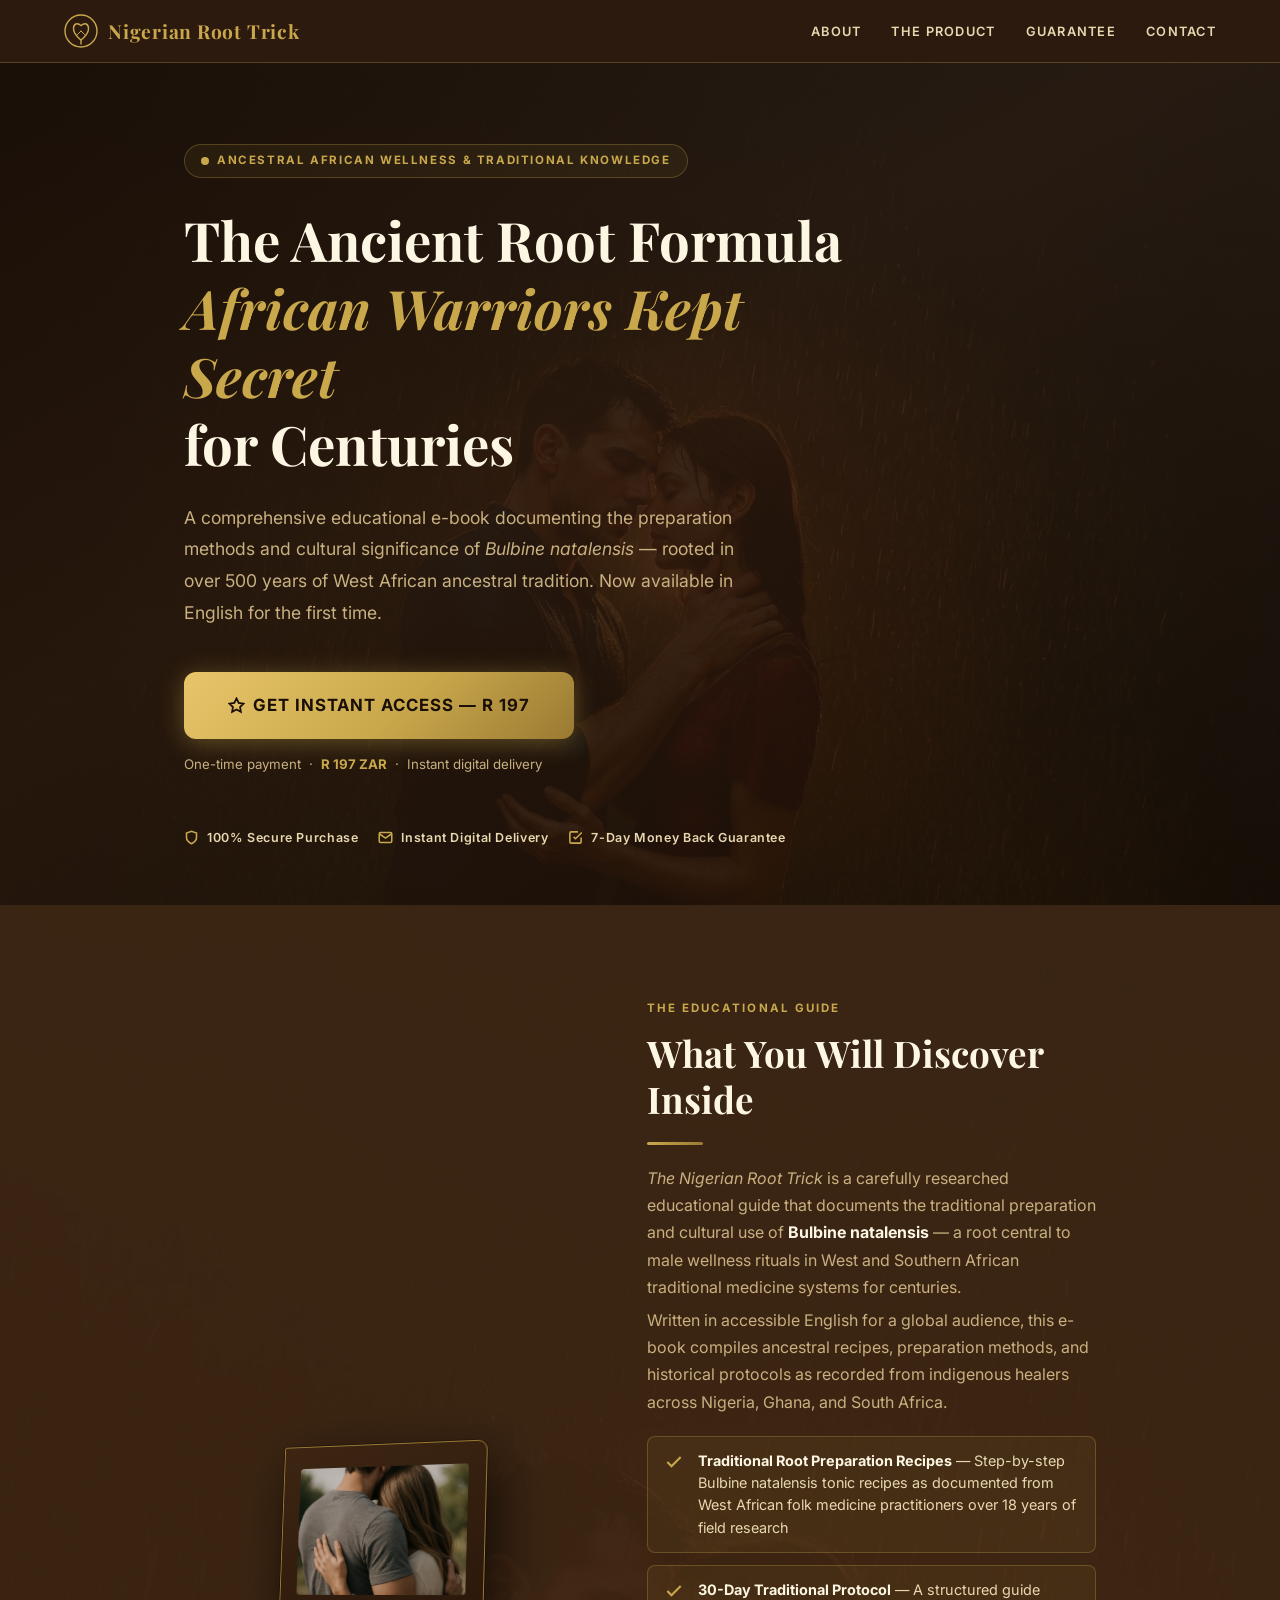
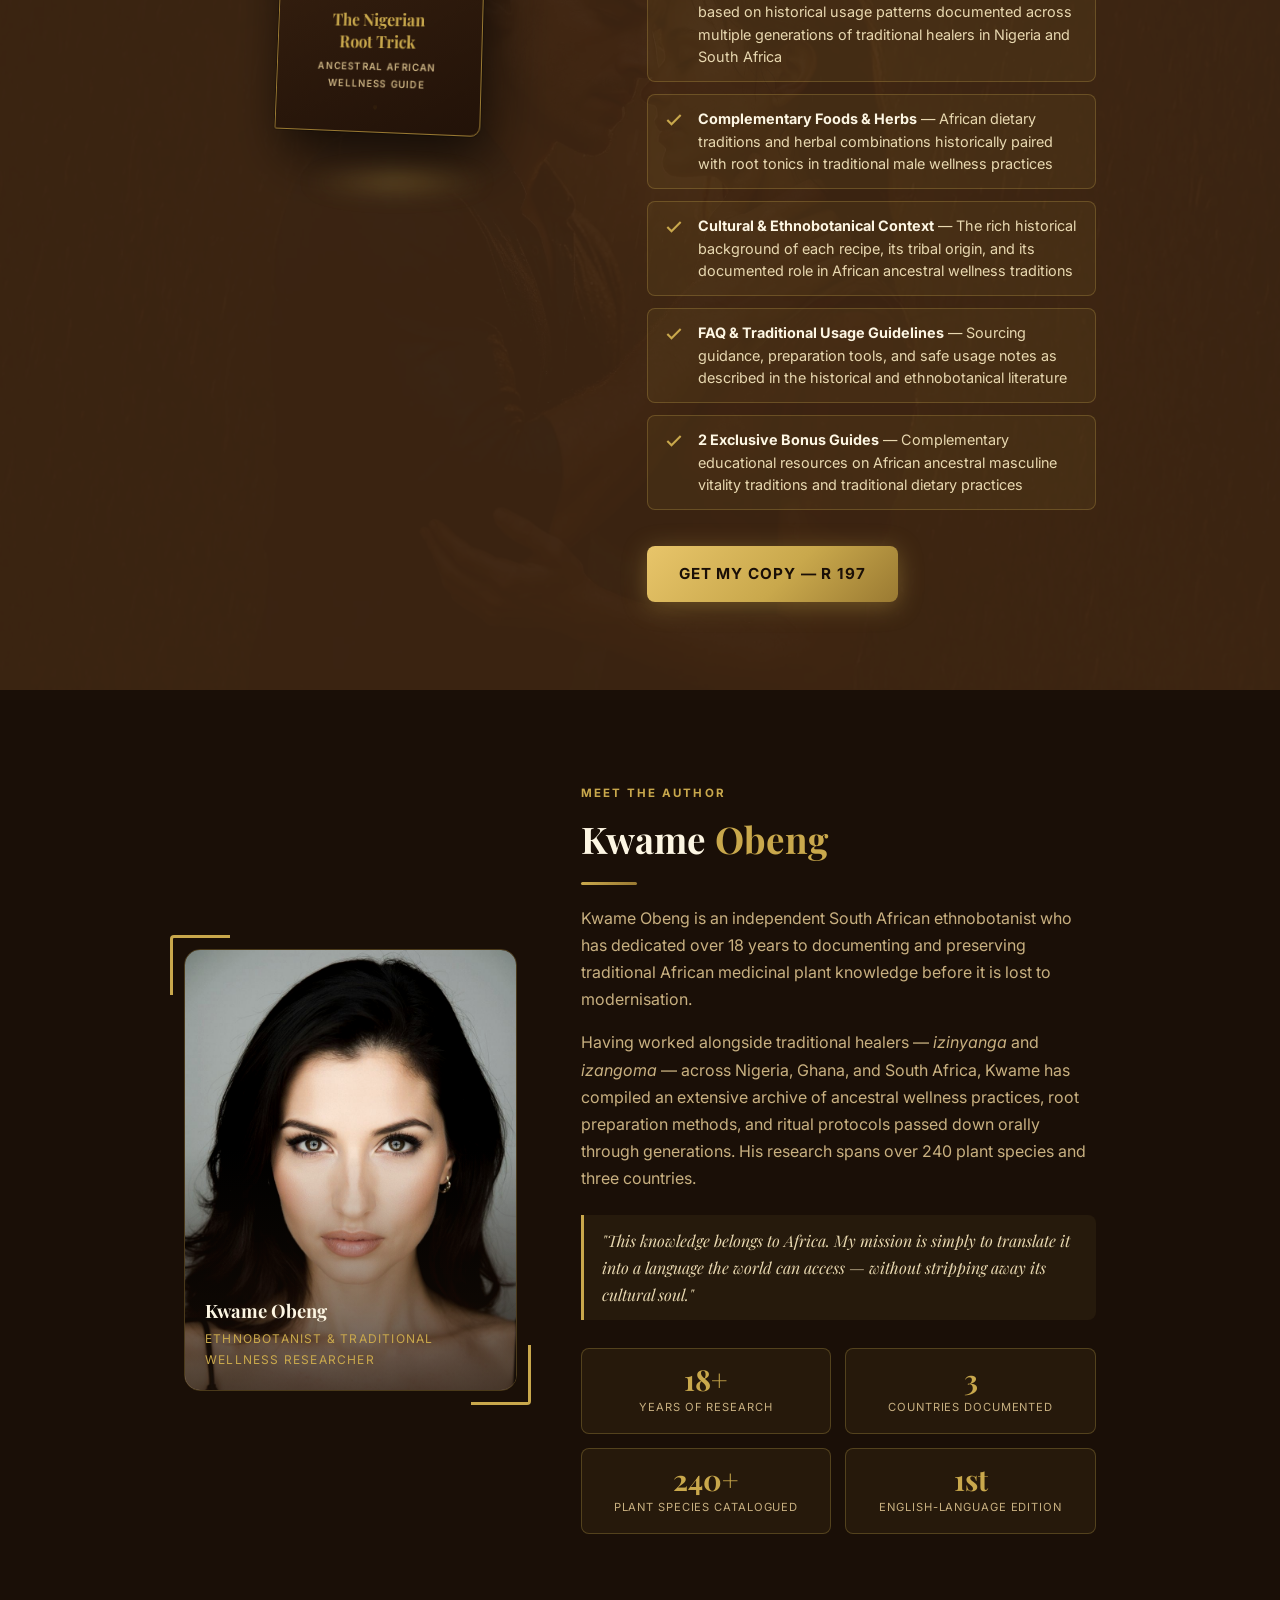
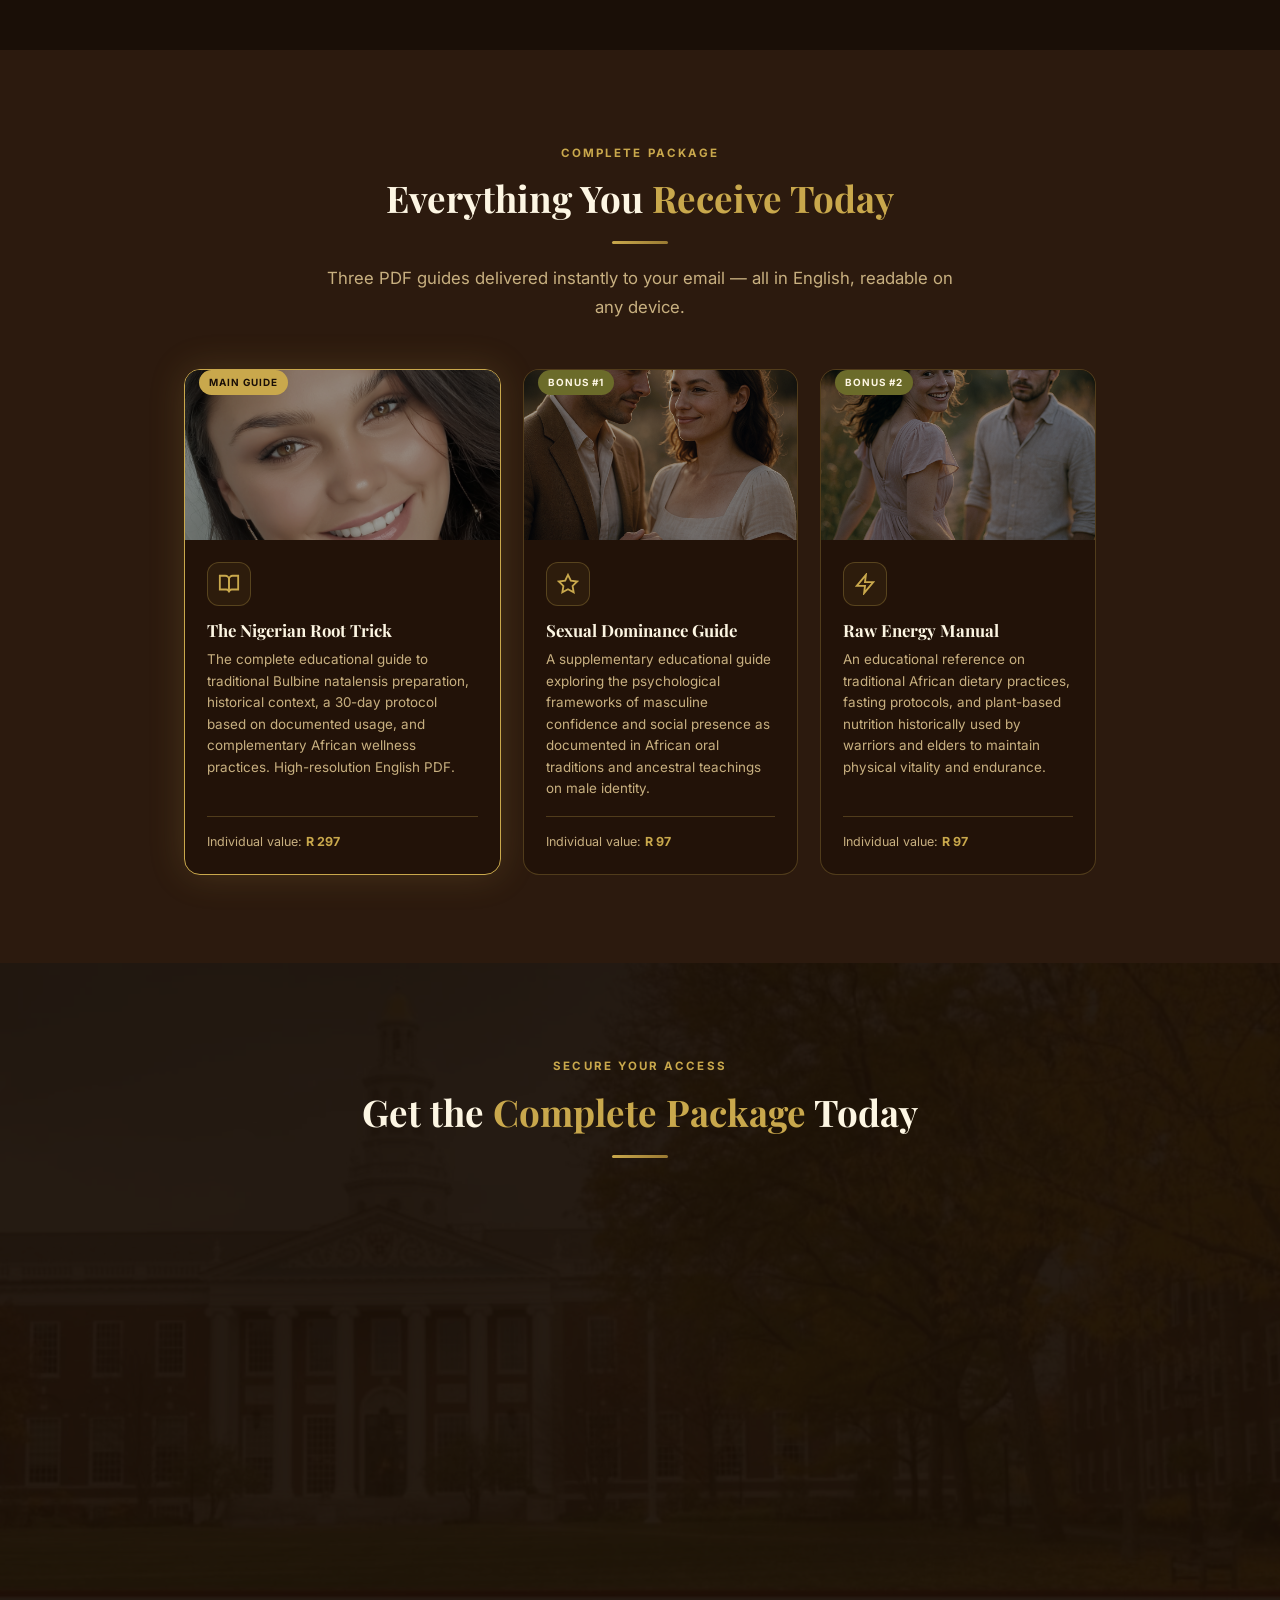
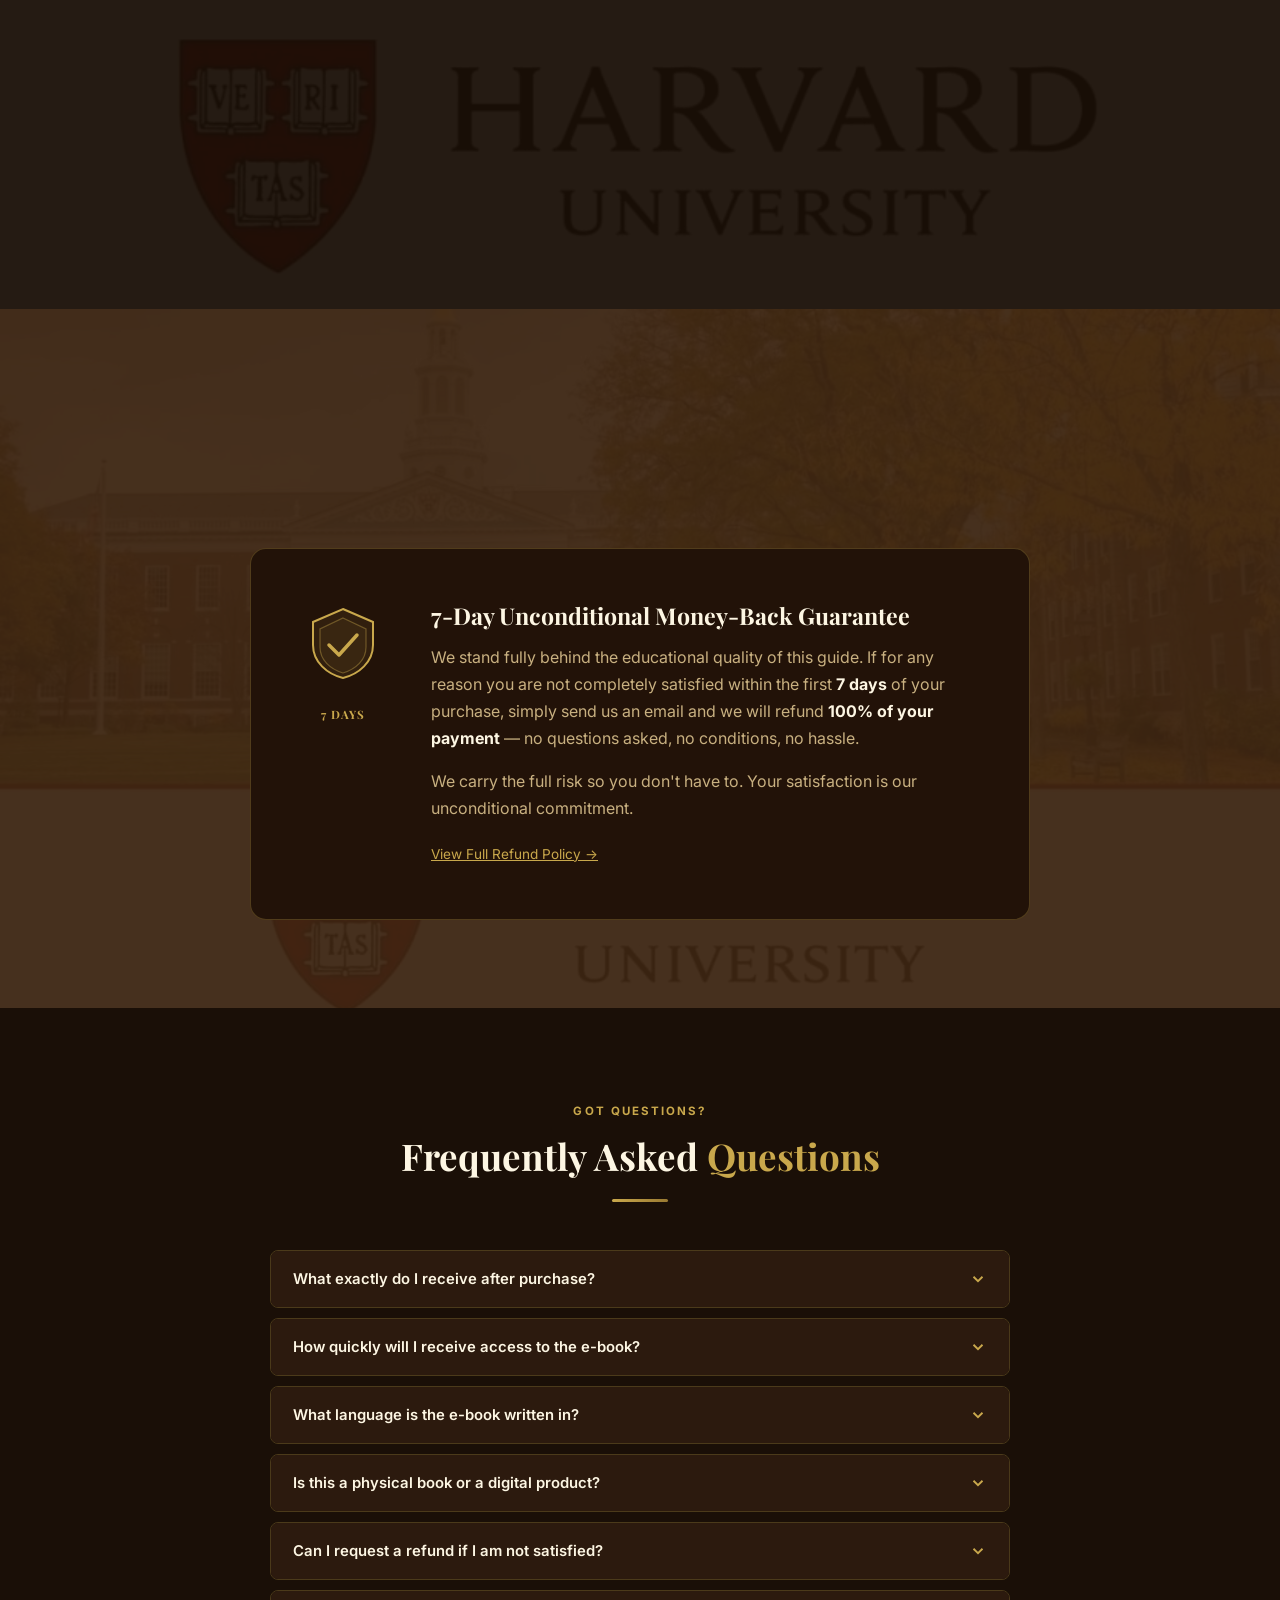
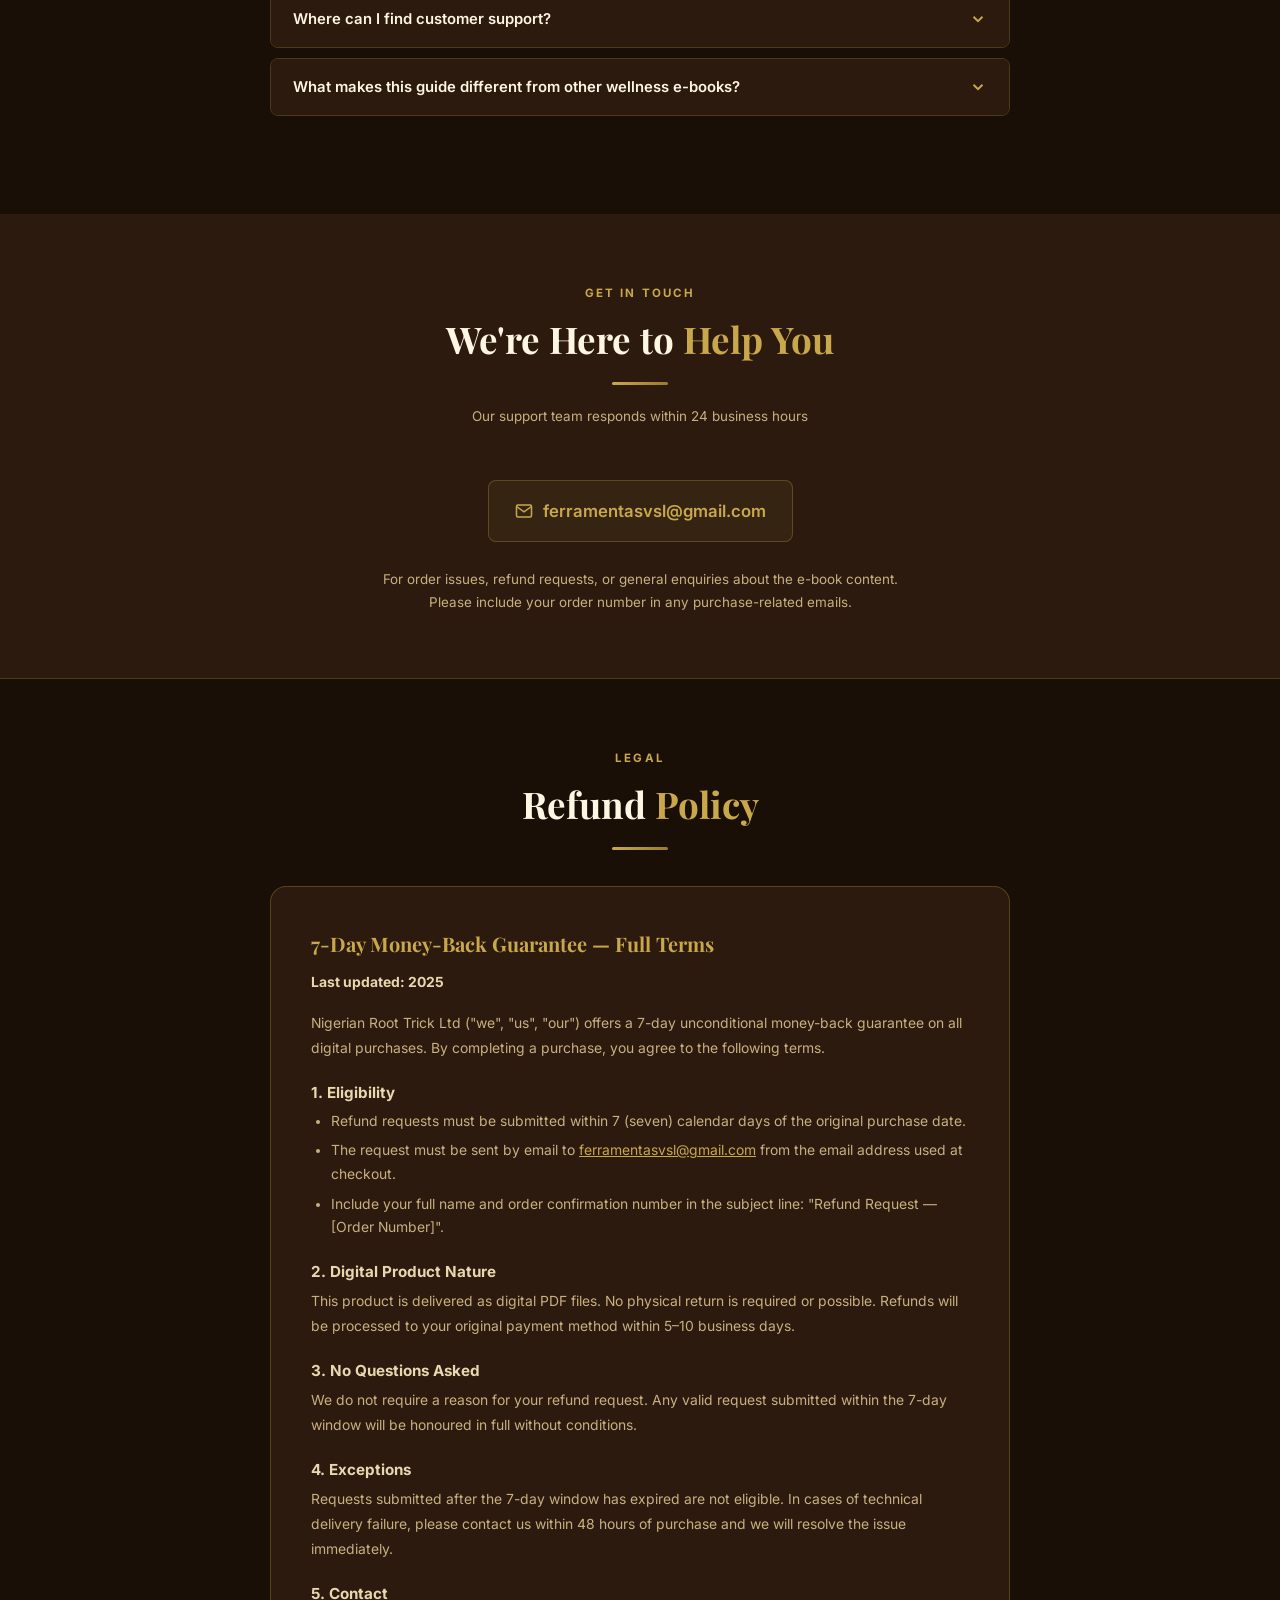
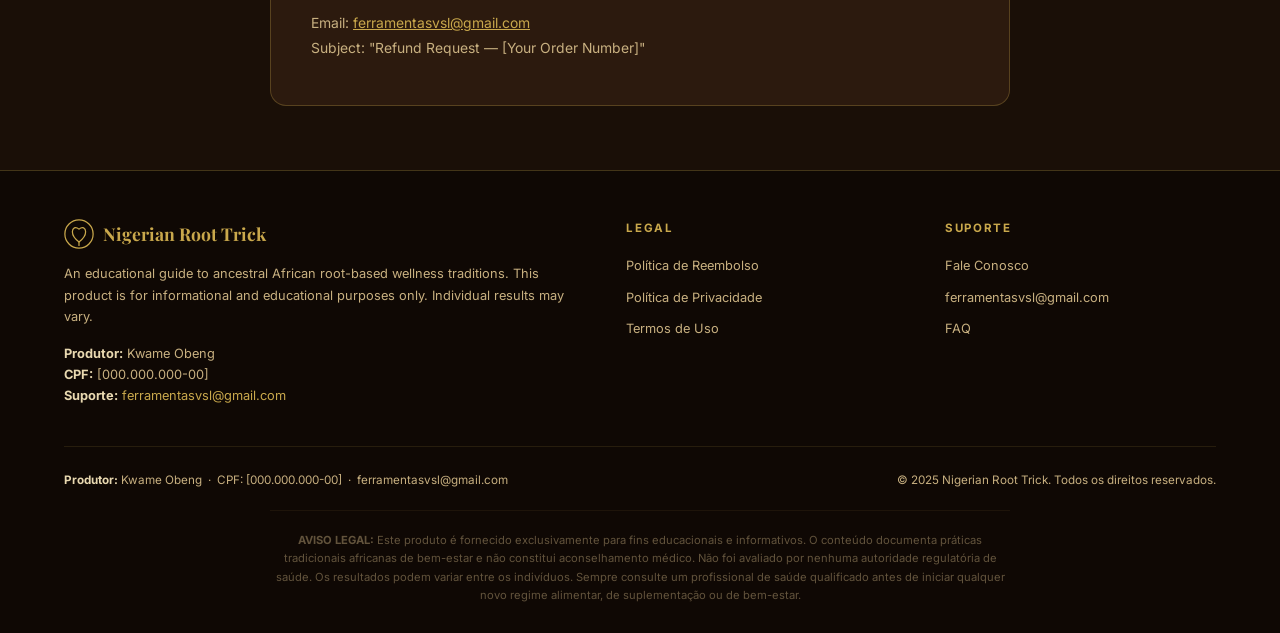
==== commit b673350c: "Update checkout links, fix email, add legal pages and Root Rush page" ====
--- a/index.html
+++ b/index.html
@@ -902,8 +902,7 @@
           <div class="pricing-old">Regular price: R 497 ZAR</div>
           <div class="pricing-price">R 197</div>
           <div class="pricing-currency-note">ZAR &nbsp;·&nbsp; One-time payment &nbsp;·&nbsp; No subscriptions</div>
-          <!-- Replace href="#" with your actual checkout URL -->
-          <a href="#" class="btn btn--gold btn--lg btn--full btn--pulse" id="mainCta" style="margin-bottom:14px;">
+          <a href="https://pay.mycheckoutt.com/019d52da-bd8a-702b-8ea9-6f0f6c3481b0?ref=" class="btn btn--gold btn--lg btn--full btn--pulse" id="mainCta" style="margin-bottom:14px;">
             SECURE MY ACCESS NOW — R 197
           </a>
           <div class="pricing-delivery">
@@ -1021,7 +1020,7 @@
               <svg class="faq-chevron" viewBox="0 0 24 24" fill="none" stroke="currentColor" stroke-width="2.5" aria-hidden="true"><polyline points="6 9 12 15 18 9"/></svg>
             </button>
             <div class="faq-answer" role="region">
-              <div class="faq-answer__inner">Absolutely. We offer a 7-day unconditional money-back guarantee. If you are not satisfied for any reason within the first 7 days, simply email <strong>support@nigerianroottrick.com</strong> with your order details and we will process a full refund — no questions asked. Please see our <a href="#refund-policy">full refund policy</a> for details.</div>
+              <div class="faq-answer__inner">Absolutely. We offer a 7-day unconditional money-back guarantee. If you are not satisfied for any reason within the first 7 days, simply email <strong>ferramentasvsl@gmail.com</strong> with your order details and we will process a full refund — no questions asked. Please see our <a href="#refund-policy">full refund policy</a> for details.</div>
             </div>
           </div>
 
@@ -1031,7 +1030,7 @@
               <svg class="faq-chevron" viewBox="0 0 24 24" fill="none" stroke="currentColor" stroke-width="2.5" aria-hidden="true"><polyline points="6 9 12 15 18 9"/></svg>
             </button>
             <div class="faq-answer" role="region">
-              <div class="faq-answer__inner">Our support team is available by email at <strong>support@nigerianroottrick.com</strong>. We respond to all enquiries within 24 business hours, Monday to Friday. For refund requests, include your full name and order number in the subject line.</div>
+              <div class="faq-answer__inner">Our support team is available by email at <strong>ferramentasvsl@gmail.com</strong>. We respond to all enquiries within 24 business hours, Monday to Friday. For refund requests, include your full name and order number in the subject line.</div>
             </div>
           </div>
 
@@ -1060,9 +1059,9 @@
           <h2 class="section-title text-center">We're Here to <span>Help You</span></h2>
           <div class="divider"></div>
           <p class="contact-note">Our support team responds within 24 business hours</p>
-          <a href="mailto:support@nigerianroottrick.com" class="contact-email">
+          <a href="mailto:ferramentasvsl@gmail.com" class="contact-email">
             <svg width="18" height="18" viewBox="0 0 24 24" fill="none" stroke="currentColor" stroke-width="2" aria-hidden="true"><path d="M4 4h16c1.1 0 2 .9 2 2v12c0 1.1-.9 2-2 2H4c-1.1 0-2-.9-2-2V6c0-1.1.9-2 2-2z"/><polyline points="22,6 12,13 2,6"/></svg>
-            support@nigerianroottrick.com
+            ferramentasvsl@gmail.com
           </a>
           <p style="color:var(--text-muted);font-size:0.84rem;margin-top:14px;">
             For order issues, refund requests, or general enquiries about the e-book content. Please include your order number in any purchase-related emails.
@@ -1090,7 +1089,7 @@
           <h4>1. Eligibility</h4>
           <ul>
             <li>Refund requests must be submitted within 7 (seven) calendar days of the original purchase date.</li>
-            <li>The request must be sent by email to <a href="mailto:support@nigerianroottrick.com">support@nigerianroottrick.com</a> from the email address used at checkout.</li>
+            <li>The request must be sent by email to <a href="mailto:ferramentasvsl@gmail.com">ferramentasvsl@gmail.com</a> from the email address used at checkout.</li>
             <li>Include your full name and order confirmation number in the subject line: "Refund Request — [Order Number]".</li>
           </ul>
 
@@ -1104,7 +1103,7 @@
           <p>Requests submitted after the 7-day window has expired are not eligible. In cases of technical delivery failure, please contact us within 48 hours of purchase and we will resolve the issue immediately.</p>
 
           <h4>5. Contact</h4>
-          <p>Email: <a href="mailto:support@nigerianroottrick.com">support@nigerianroottrick.com</a><br>Subject: "Refund Request — [Your Order Number]"</p>
+          <p>Email: <a href="mailto:ferramentasvsl@gmail.com">ferramentasvsl@gmail.com</a><br>Subject: "Refund Request — [Your Order Number]"</p>
         </div>
       </div>
     </section>
@@ -1128,24 +1127,26 @@
             </svg>
             Nigerian Root Trick
           </a>
-          <p>An educational guide to ancestral African root-based wellness traditions. This product is for informational and educational purposes only.</p>
-          <p><strong>NIGERIAN ROOT TRICK LTD</strong><br>Reg. No: [XXXXXXX]<br>[Business Address], South Africa</p>
+          <p>An educational guide to ancestral African root-based wellness traditions. This product is for informational and educational purposes only. Individual results may vary.</p>
+          <p style="margin-top:10px;"><strong style="color:var(--cream-dim);">Produtor:</strong> Kwame Obeng<br>
+          <strong style="color:var(--cream-dim);">CPF:</strong> [000.000.000-00]<br>
+          <strong style="color:var(--cream-dim);">Suporte:</strong> <a href="mailto:ferramentasvsl@gmail.com" style="color:var(--gold);">ferramentasvsl@gmail.com</a></p>
         </div>
 
         <div>
           <div class="footer-col-title">Legal</div>
           <div class="footer-links">
-            <a href="#refund-policy">Refund Policy</a>
-            <a href="#refund-policy">Privacy Policy</a>
-            <a href="#refund-policy">Terms of Use</a>
+            <a href="reembolso.html">Política de Reembolso</a>
+            <a href="privacidade.html">Política de Privacidade</a>
+            <a href="termos.html">Termos de Uso</a>
           </div>
         </div>
 
         <div>
-          <div class="footer-col-title">Support</div>
+          <div class="footer-col-title">Suporte</div>
           <div class="footer-links">
-            <a href="#contact">Contact Us</a>
-            <a href="mailto:support@nigerianroottrick.com">support@nigerianroottrick.com</a>
+            <a href="#contact">Fale Conosco</a>
+            <a href="mailto:ferramentasvsl@gmail.com">ferramentasvsl@gmail.com</a>
             <a href="#faq">FAQ</a>
           </div>
         </div>
@@ -1154,15 +1155,15 @@
 
       <div class="footer-bottom">
         <div class="footer-legal">
-          <strong>NIGERIAN ROOT TRICK LTD</strong> &nbsp;&#183;&nbsp; Reg. No: [XXXXXXX] &nbsp;&#183;&nbsp; [Address], South Africa
+          <strong>Produtor:</strong> Kwame Obeng &nbsp;&#183;&nbsp; CPF: [000.000.000-00] &nbsp;&#183;&nbsp; ferramentasvsl@gmail.com
         </div>
         <div class="footer-legal">
-          &copy; 2025 Nigerian Root Trick Ltd. All rights reserved.
+          &copy; 2025 Nigerian Root Trick. Todos os direitos reservados.
         </div>
       </div>
 
       <p class="footer-disclaimer">
-        This product is for educational and informational purposes only. It documents traditional African cultural practices and does not constitute medical advice. The content has not been evaluated by any health regulatory authority. Always consult a qualified healthcare professional before making any changes to your diet, lifestyle, or wellness routine. Individual experiences may vary.
+        <strong>AVISO LEGAL:</strong> Este produto é fornecido exclusivamente para fins educacionais e informativos. O conteúdo documenta práticas tradicionais africanas de bem-estar e não constitui aconselhamento médico. Não foi avaliado por nenhuma autoridade regulatória de saúde. Os resultados podem variar entre os indivíduos. Sempre consulte um profissional de saúde qualificado antes de iniciar qualquer novo regime alimentar, de suplementação ou de bem-estar.
       </p>
     </div>
   </footer>
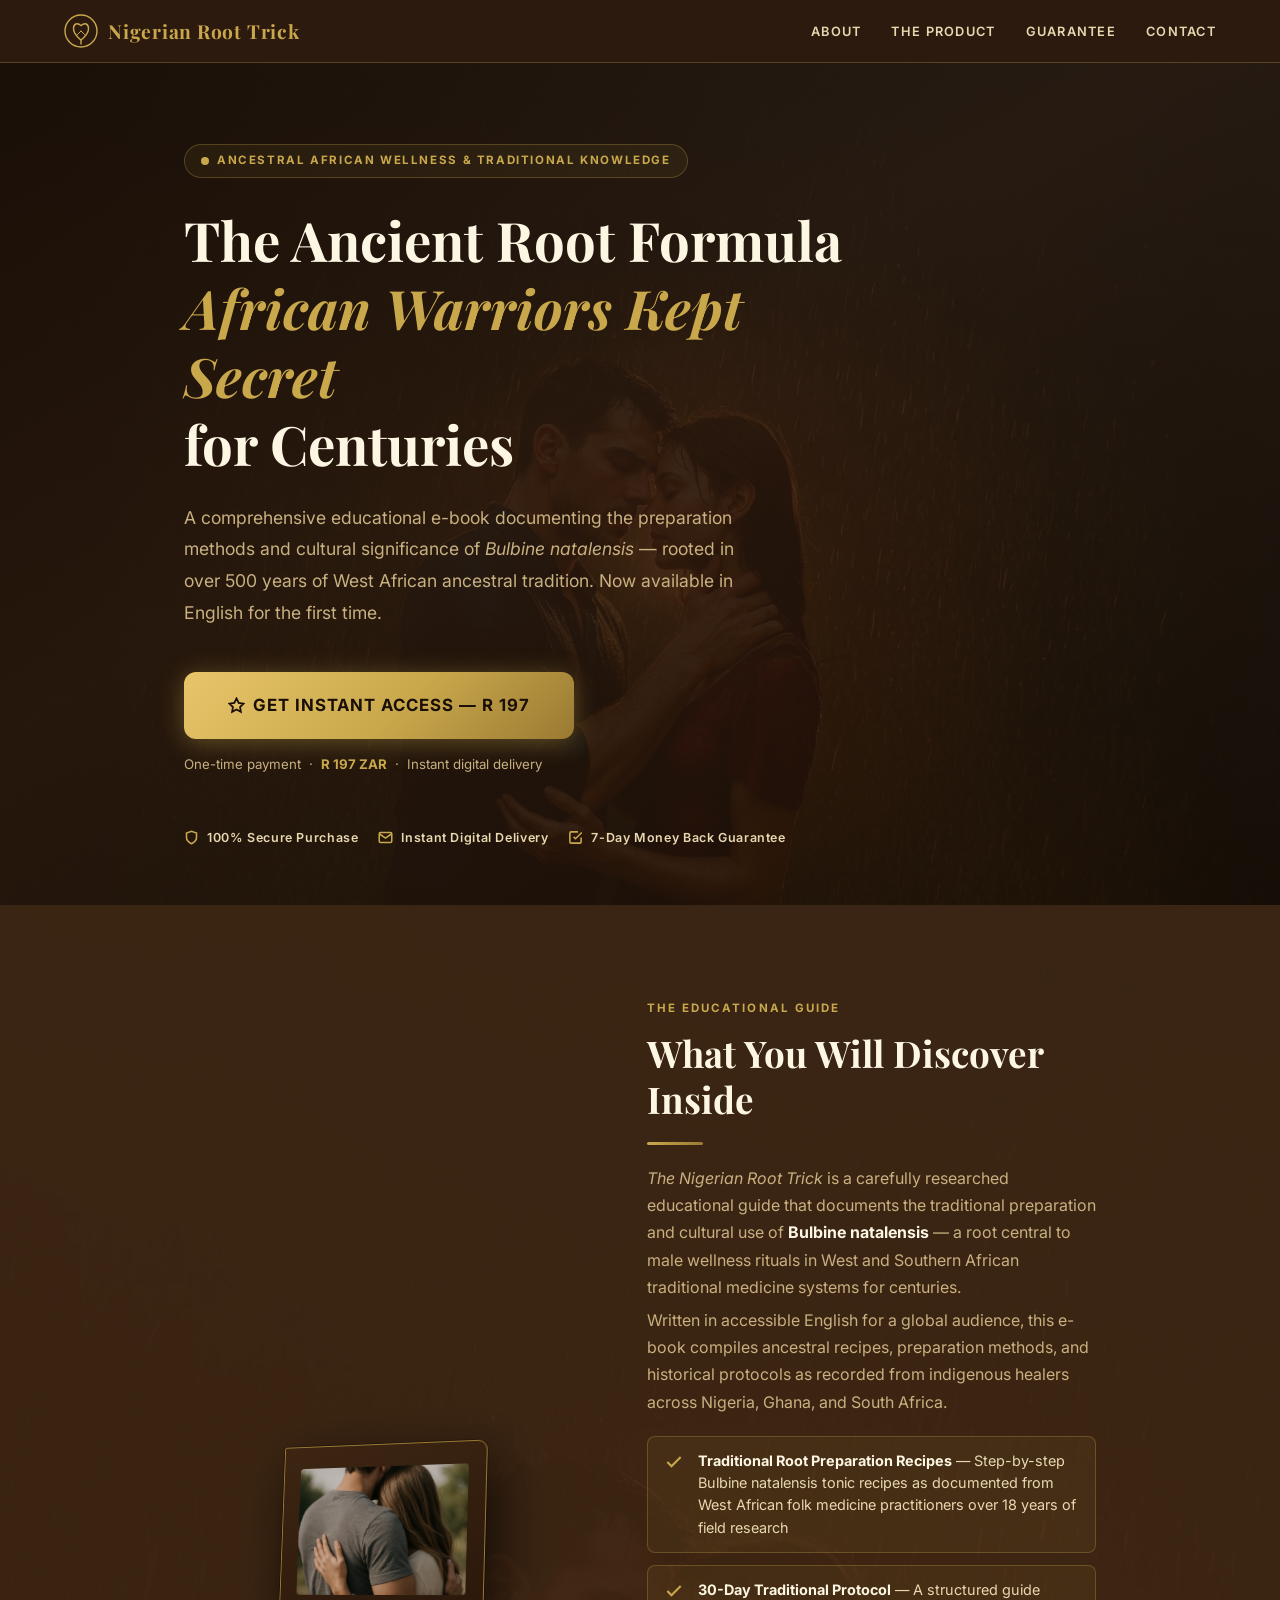
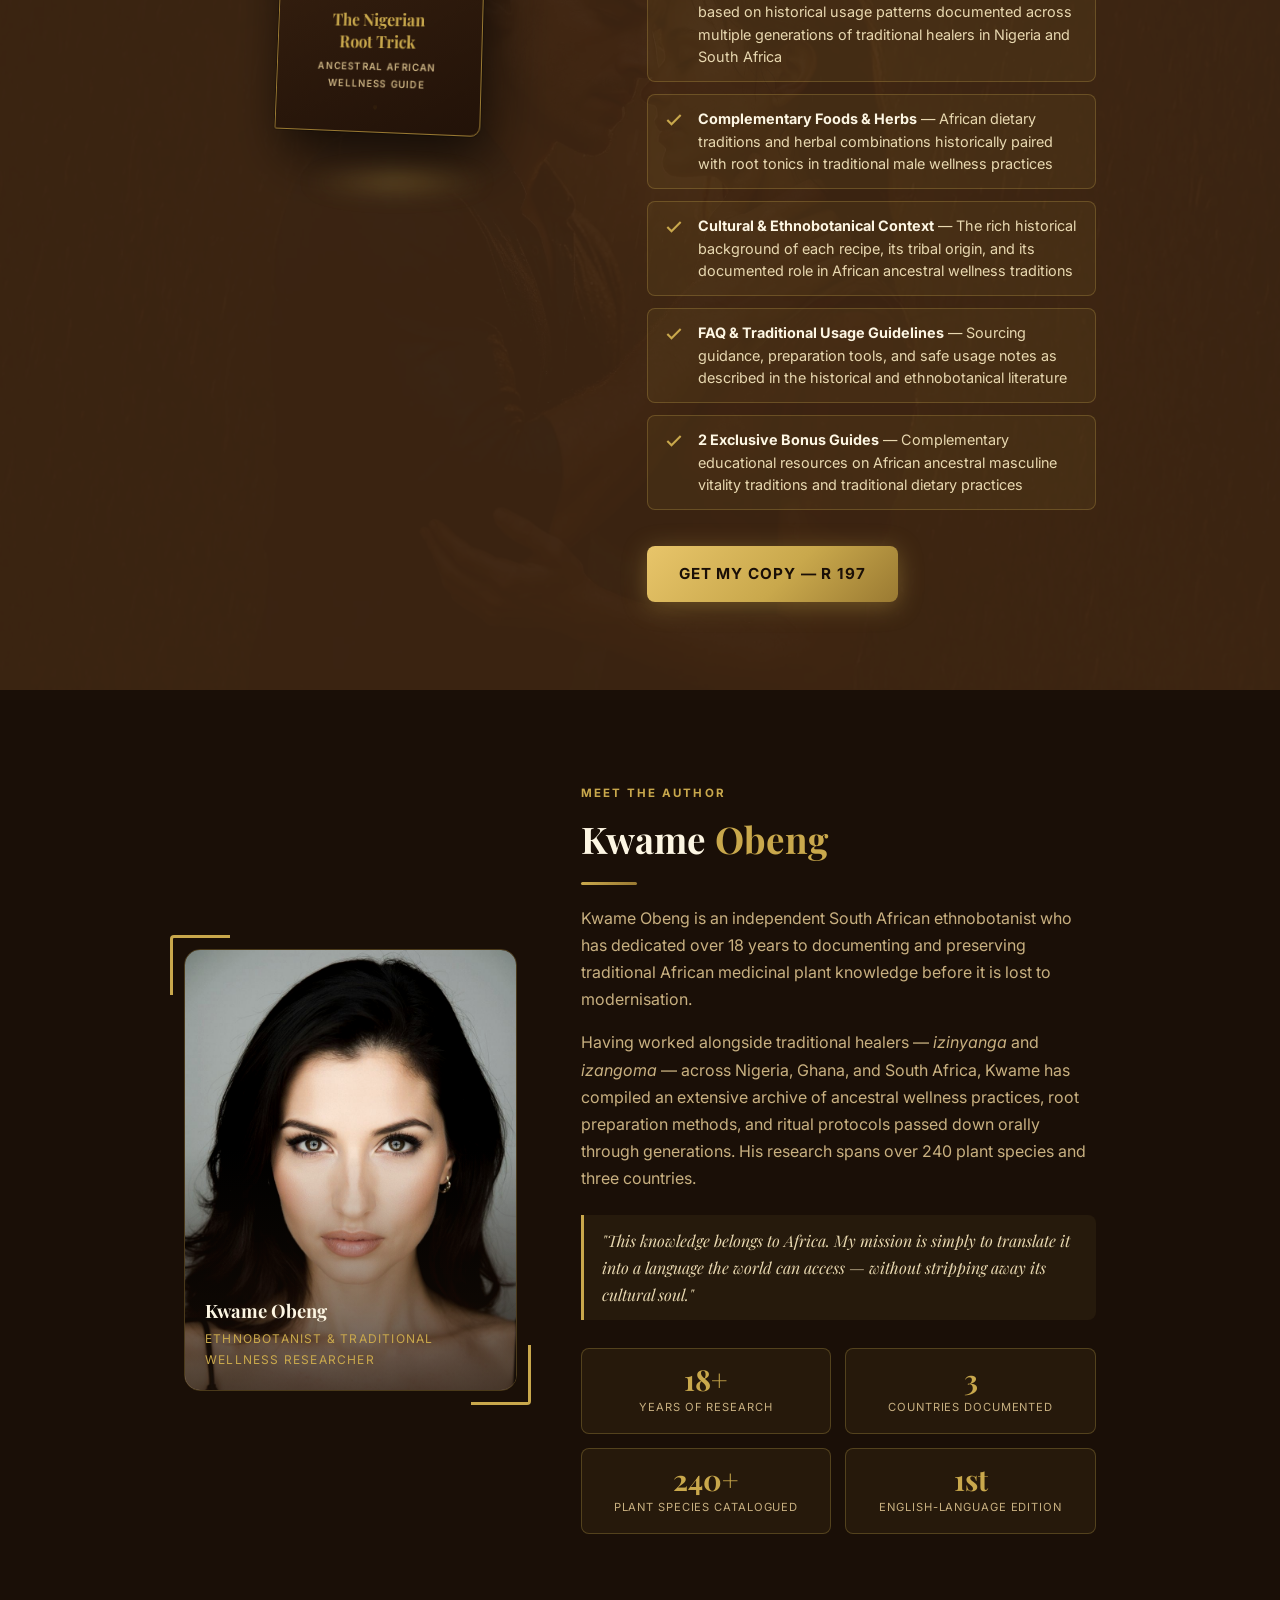
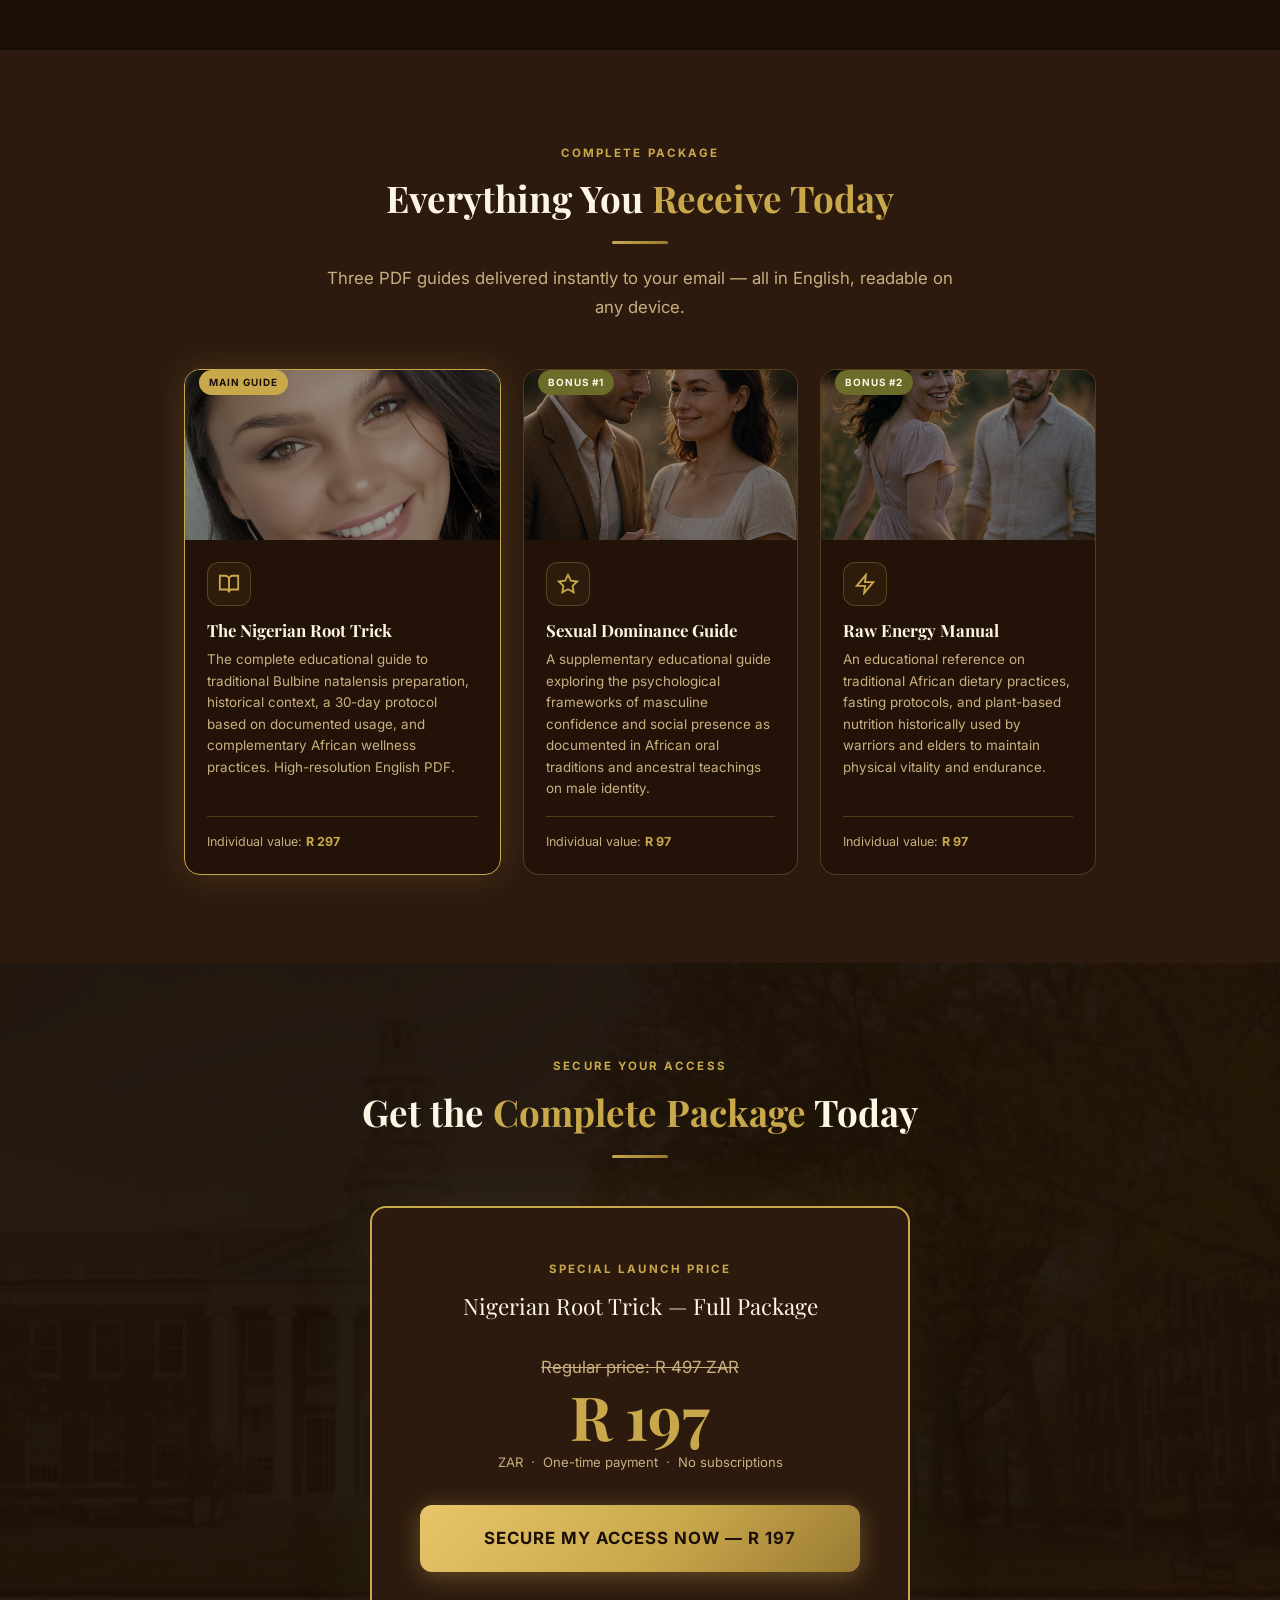
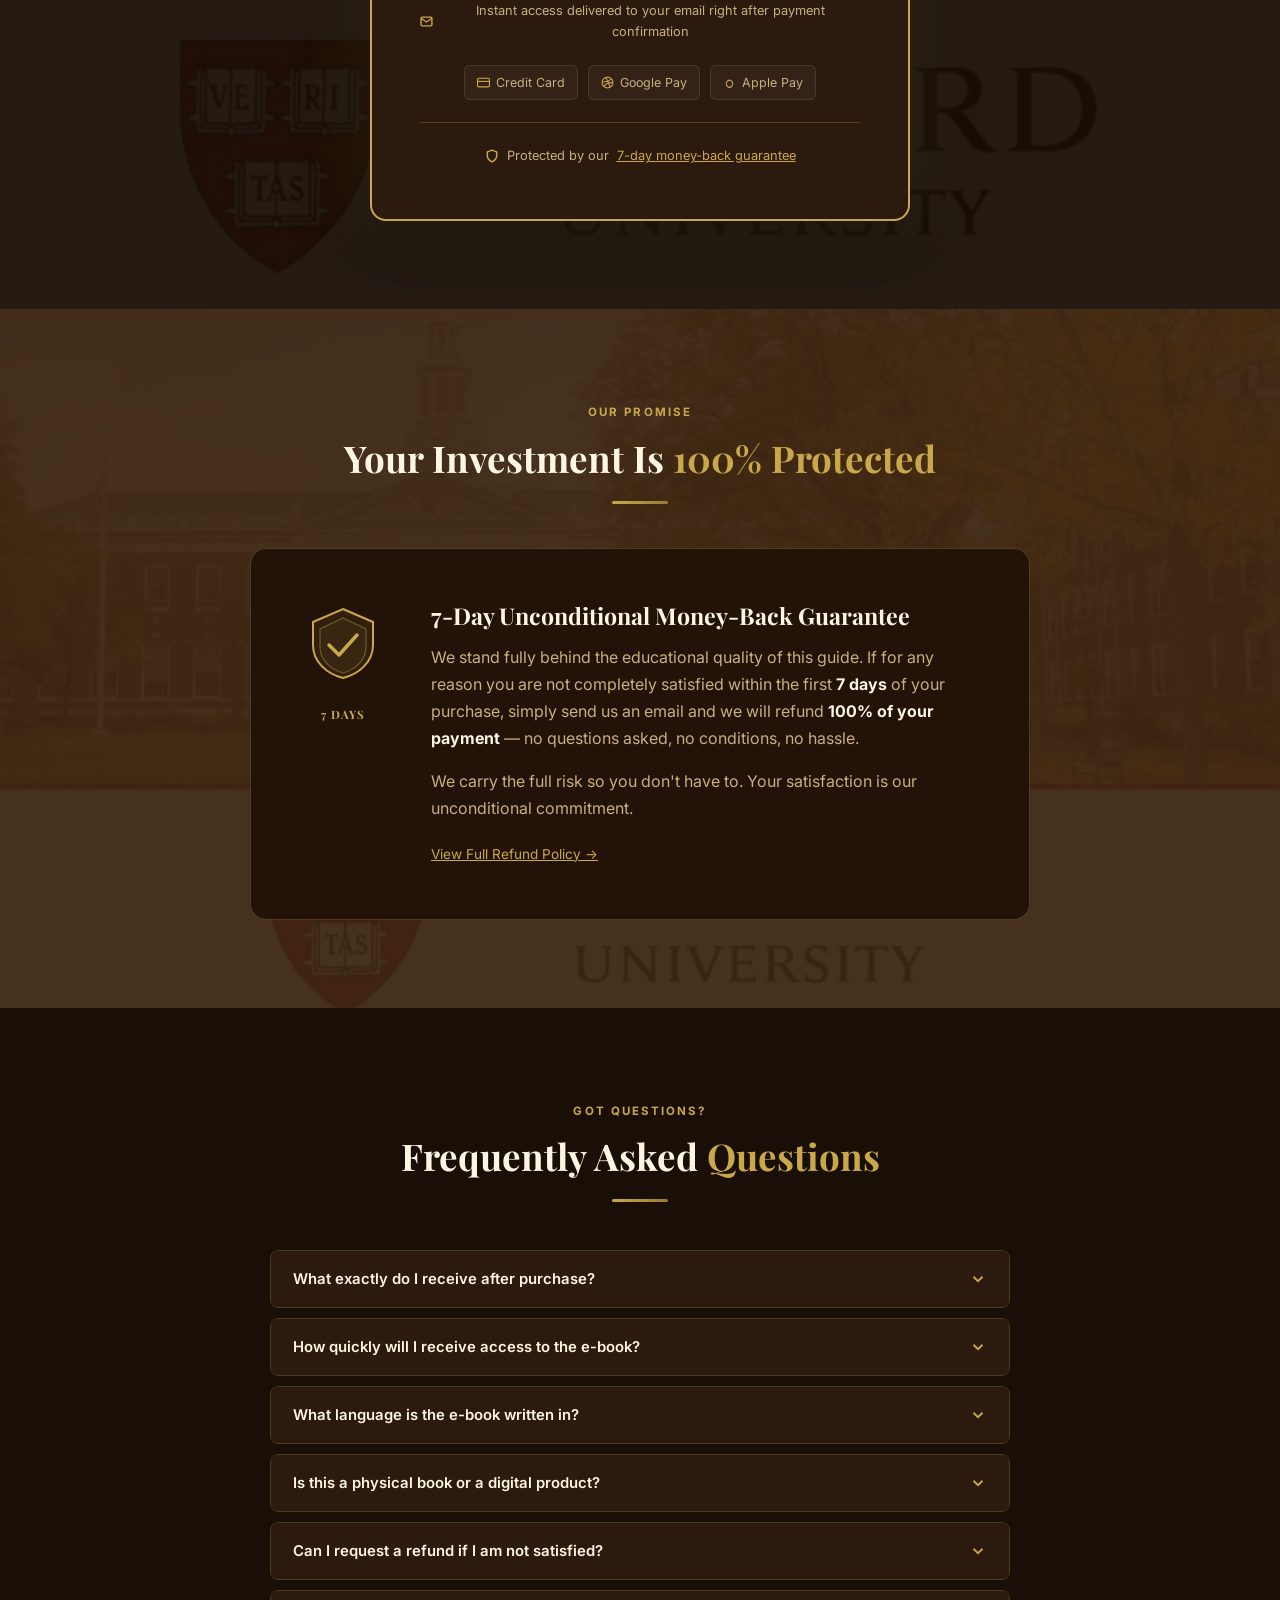
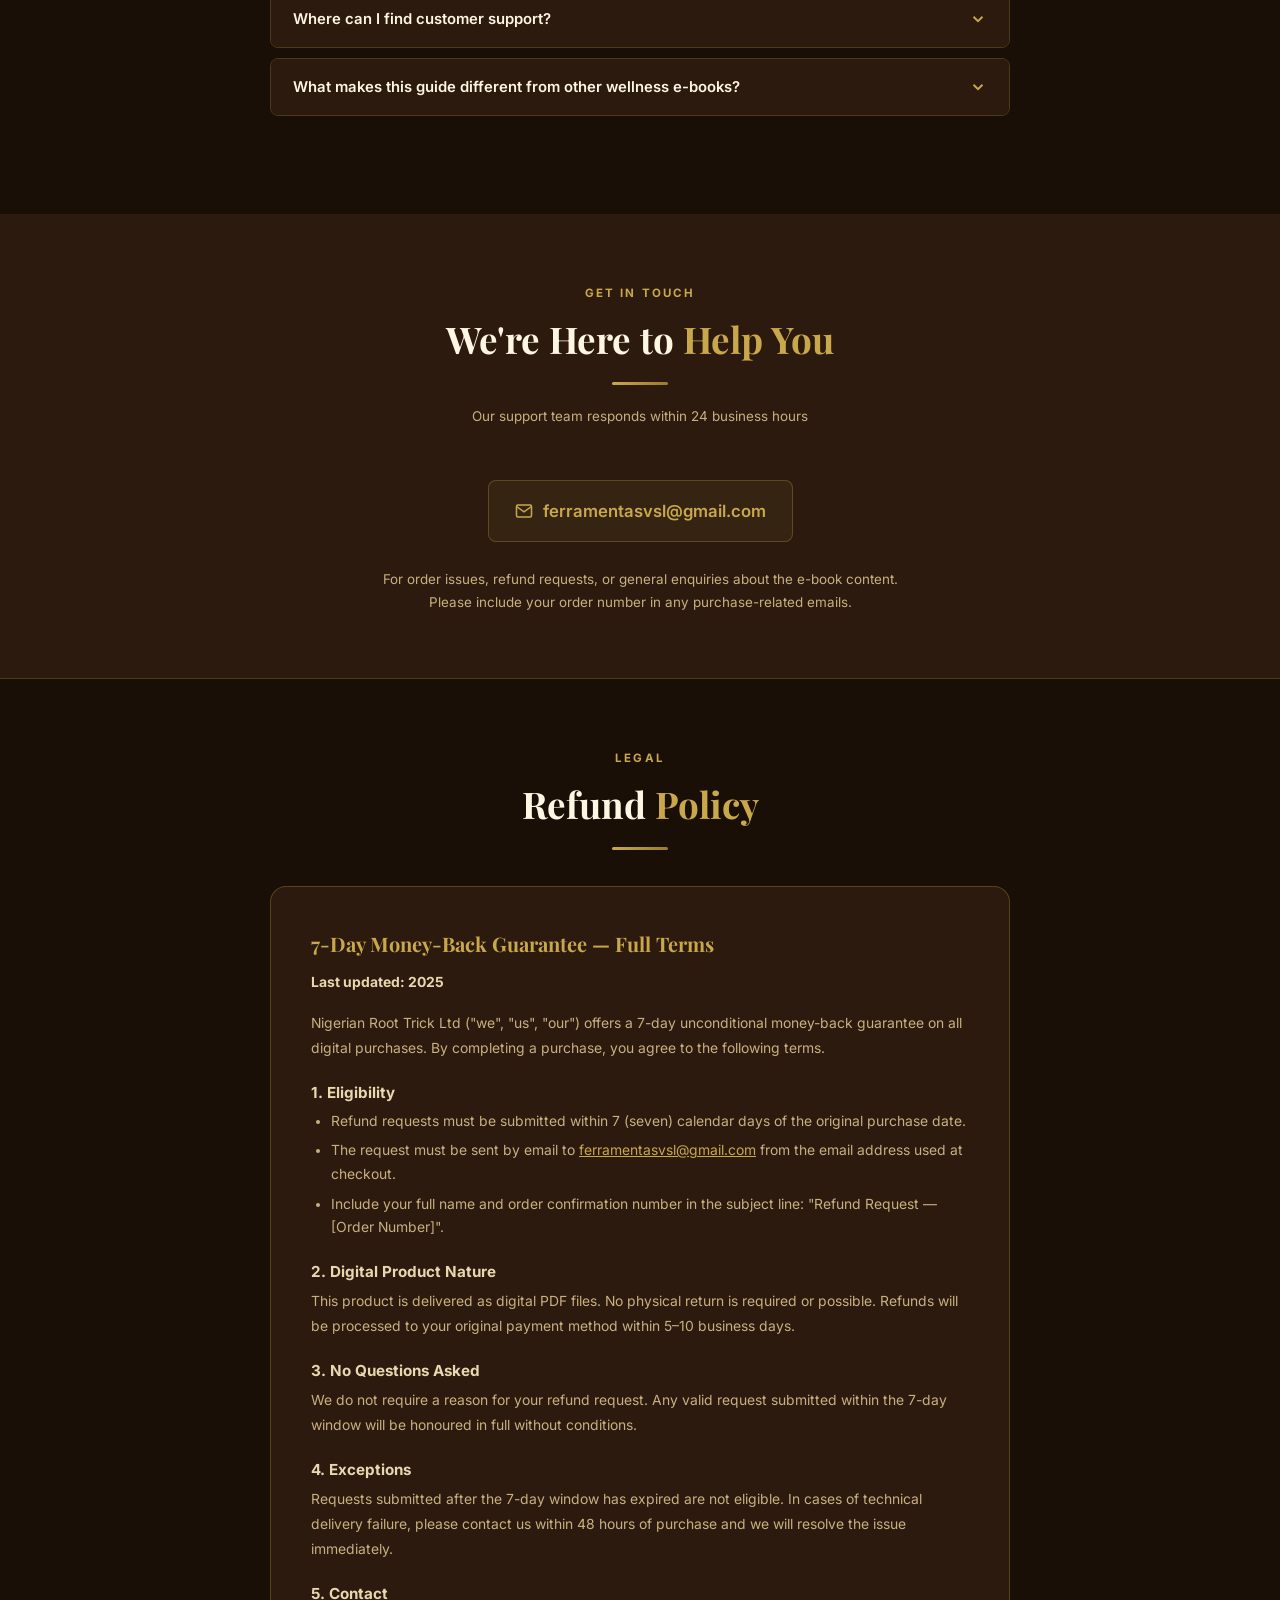
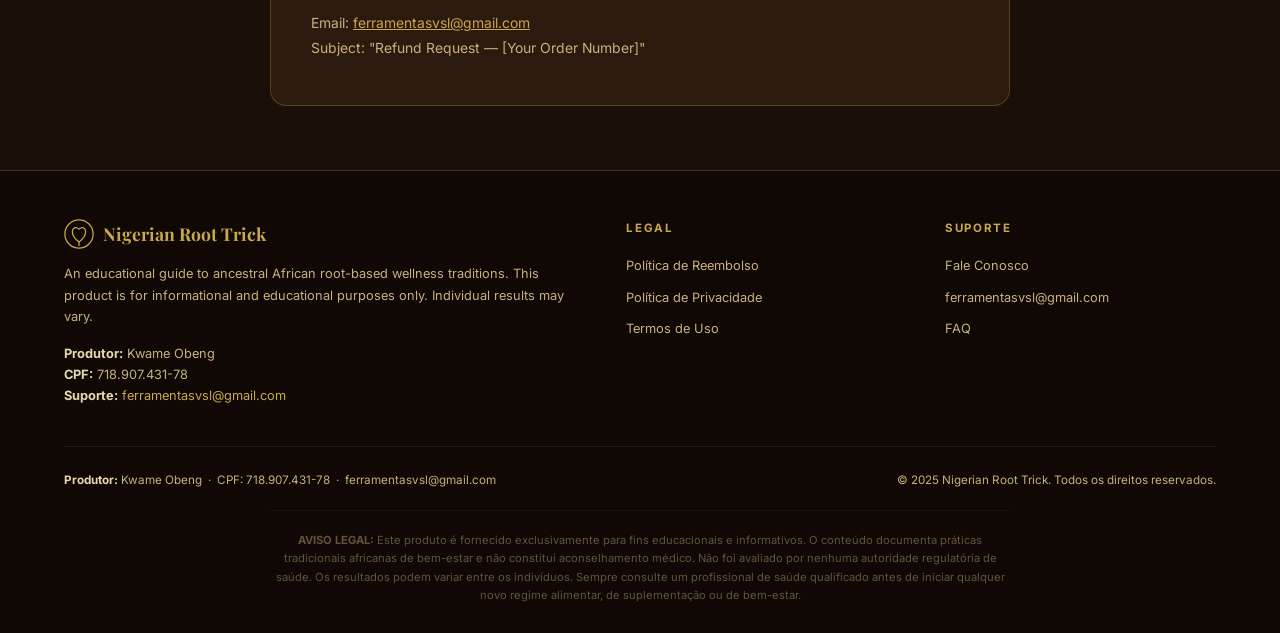
==== commit b25de96b: "Add CPF 718.907.431-78 to all pages" ====
--- a/index.html
+++ b/index.html
@@ -1129,7 +1129,7 @@
           </a>
           <p>An educational guide to ancestral African root-based wellness traditions. This product is for informational and educational purposes only. Individual results may vary.</p>
           <p style="margin-top:10px;"><strong style="color:var(--cream-dim);">Produtor:</strong> Kwame Obeng<br>
-          <strong style="color:var(--cream-dim);">CPF:</strong> [000.000.000-00]<br>
+          <strong style="color:var(--cream-dim);">CPF:</strong> 718.907.431-78<br>
           <strong style="color:var(--cream-dim);">Suporte:</strong> <a href="mailto:ferramentasvsl@gmail.com" style="color:var(--gold);">ferramentasvsl@gmail.com</a></p>
         </div>
 
@@ -1155,7 +1155,7 @@
 
       <div class="footer-bottom">
         <div class="footer-legal">
-          <strong>Produtor:</strong> Kwame Obeng &nbsp;&#183;&nbsp; CPF: [000.000.000-00] &nbsp;&#183;&nbsp; ferramentasvsl@gmail.com
+          <strong>Produtor:</strong> Kwame Obeng &nbsp;&#183;&nbsp; CPF: 718.907.431-78 &nbsp;&#183;&nbsp; ferramentasvsl@gmail.com
         </div>
         <div class="footer-legal">
           &copy; 2025 Nigerian Root Trick. Todos os direitos reservados.
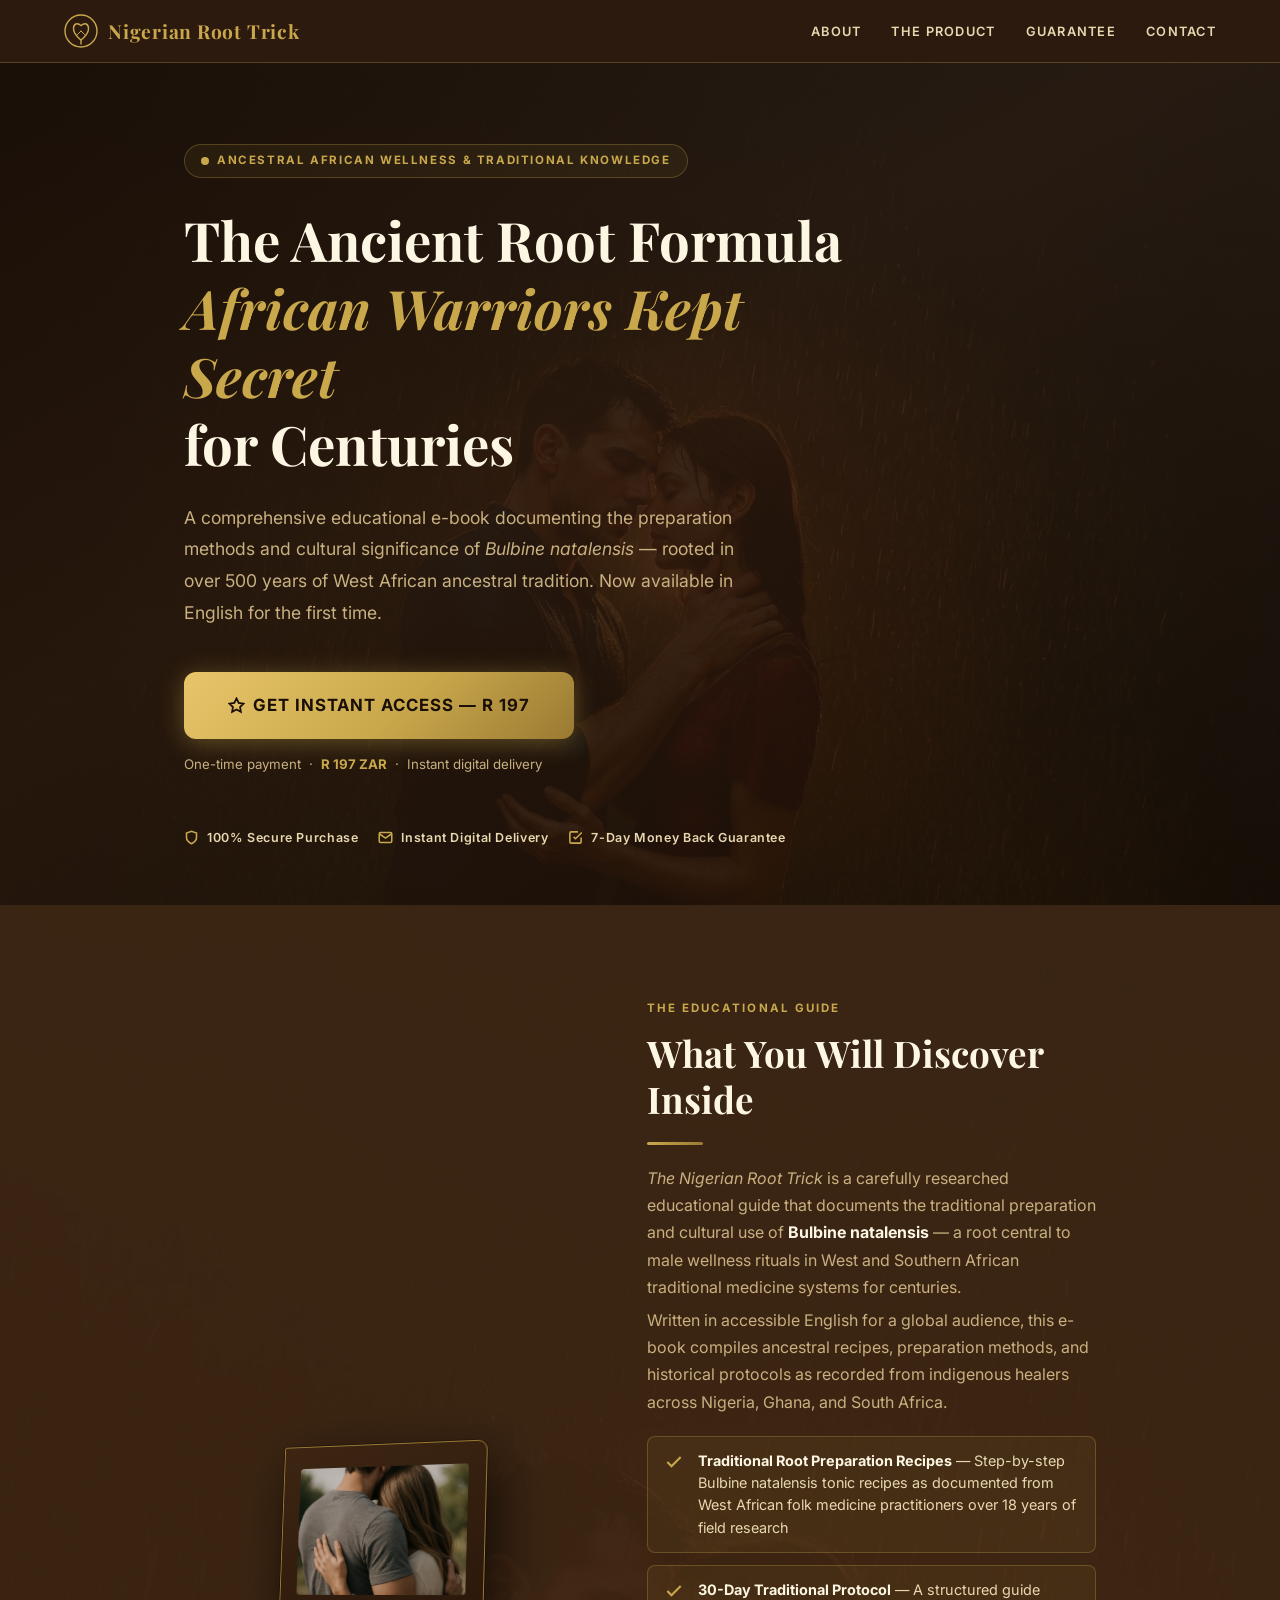
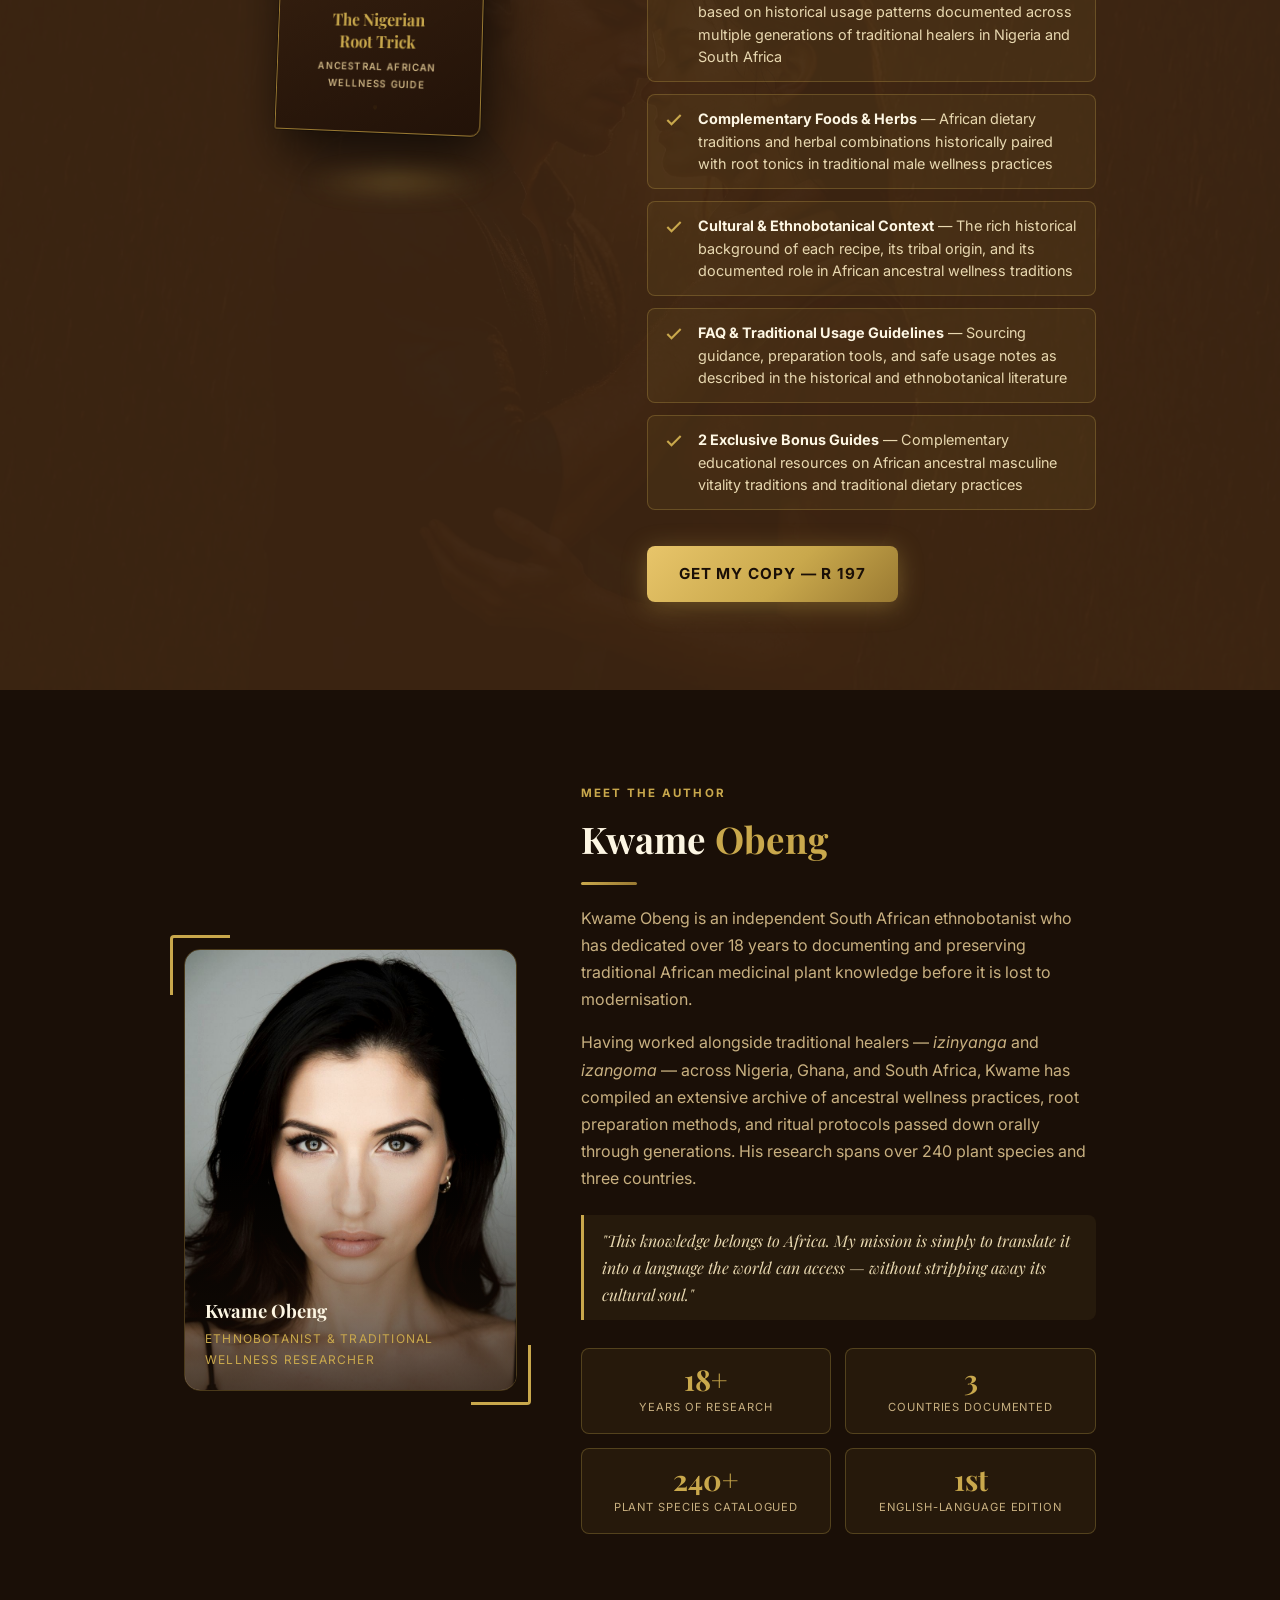
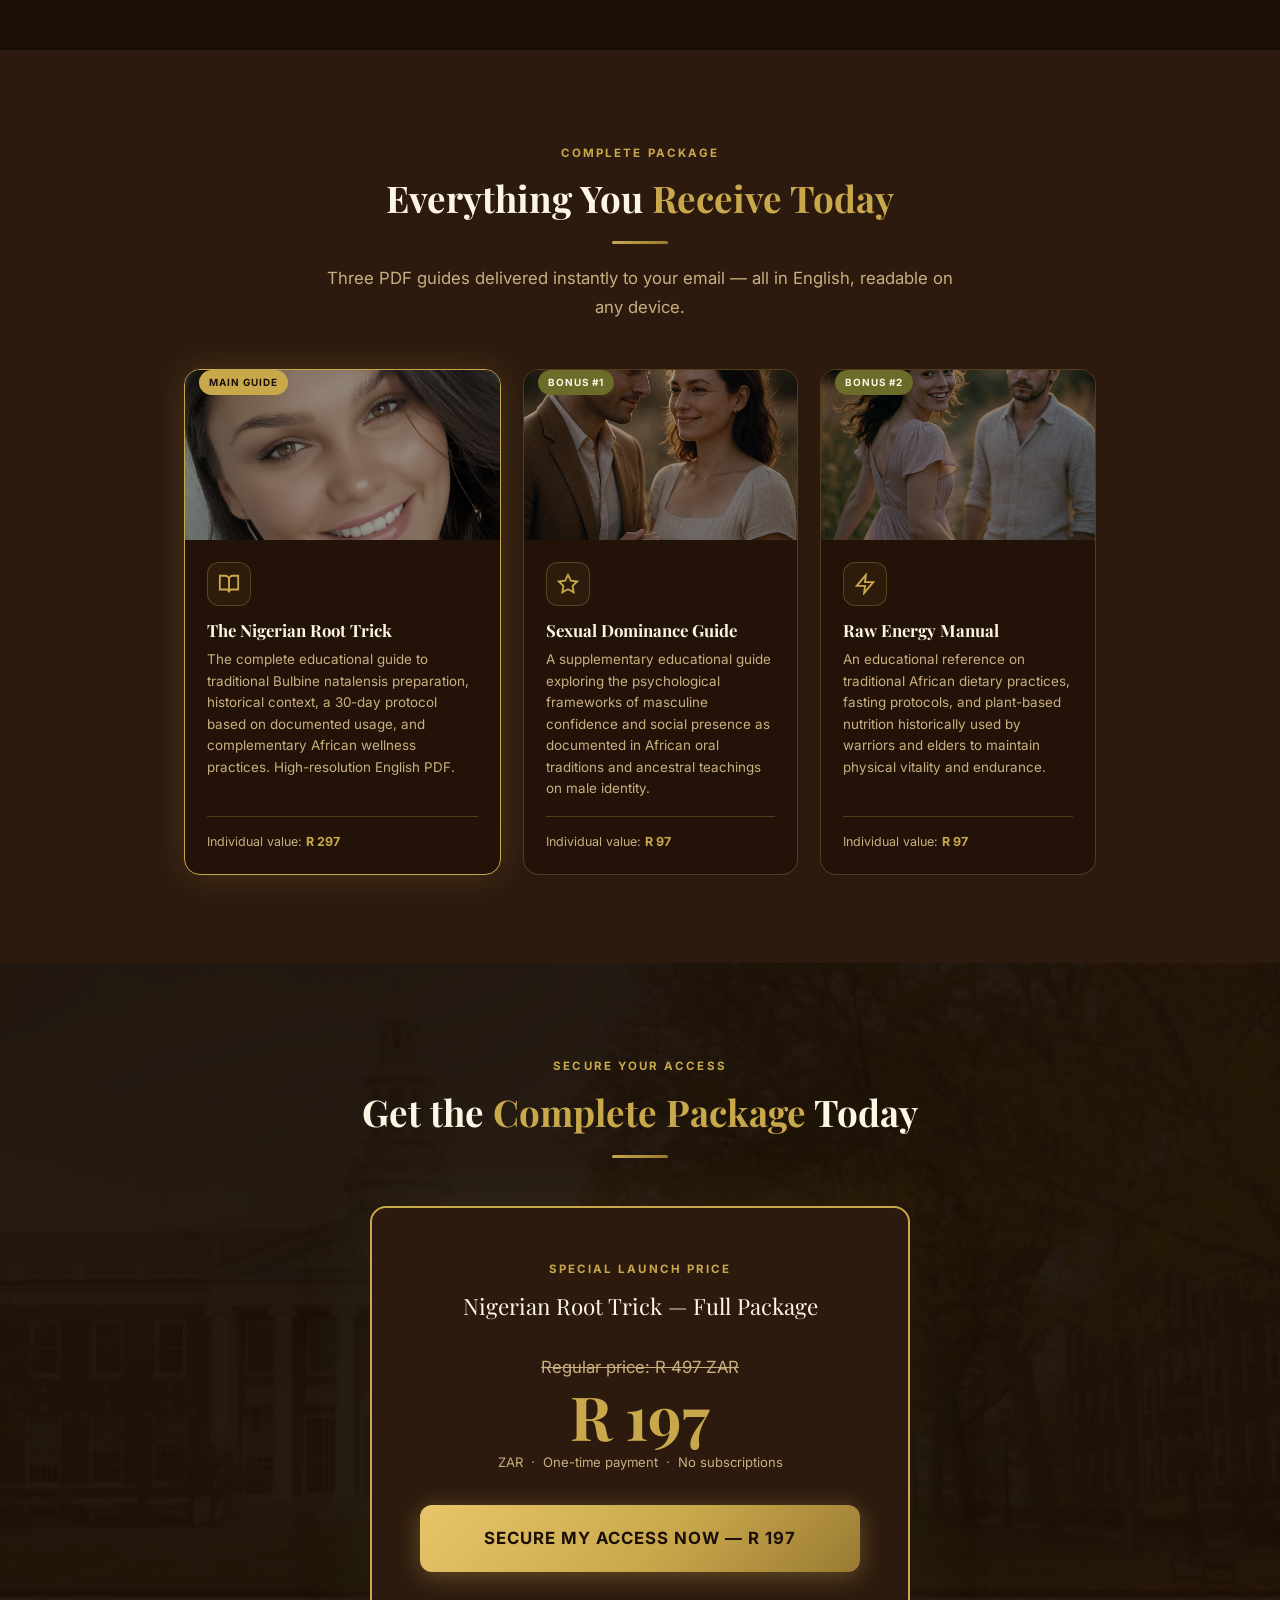
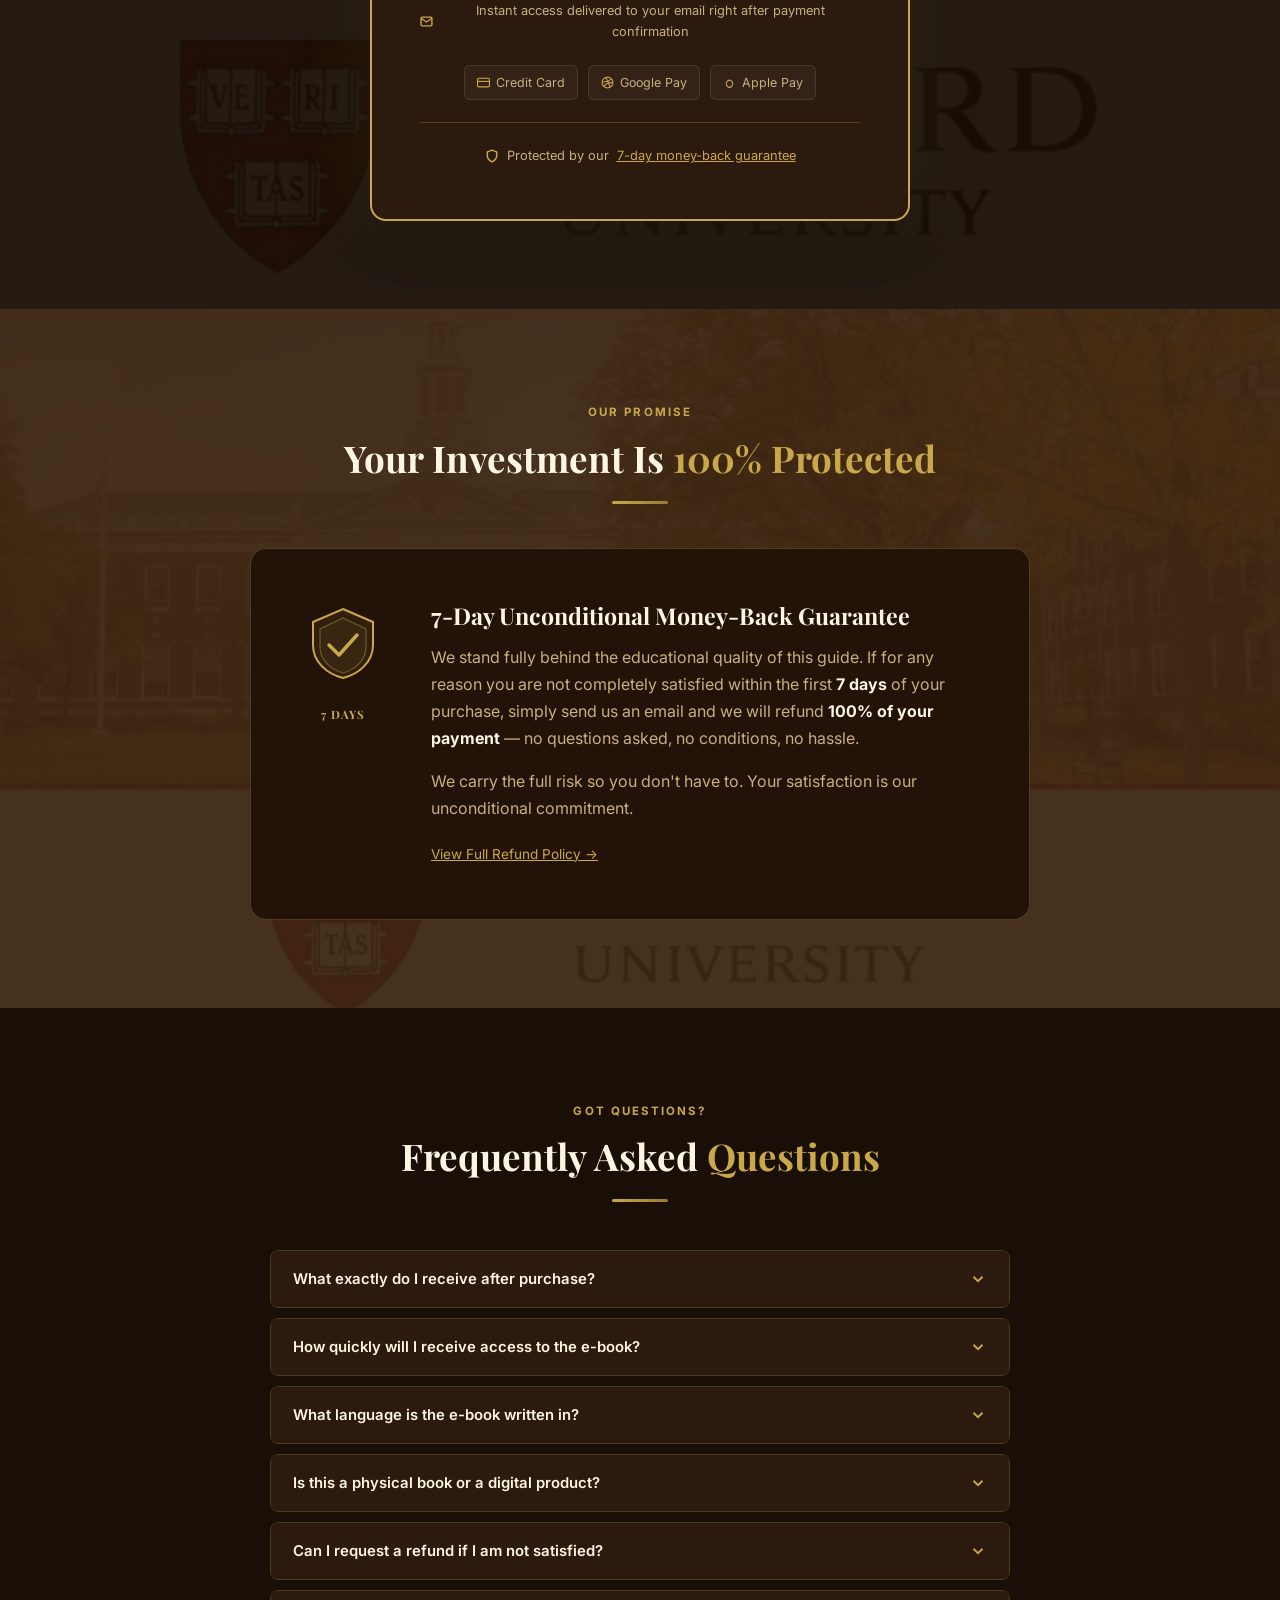
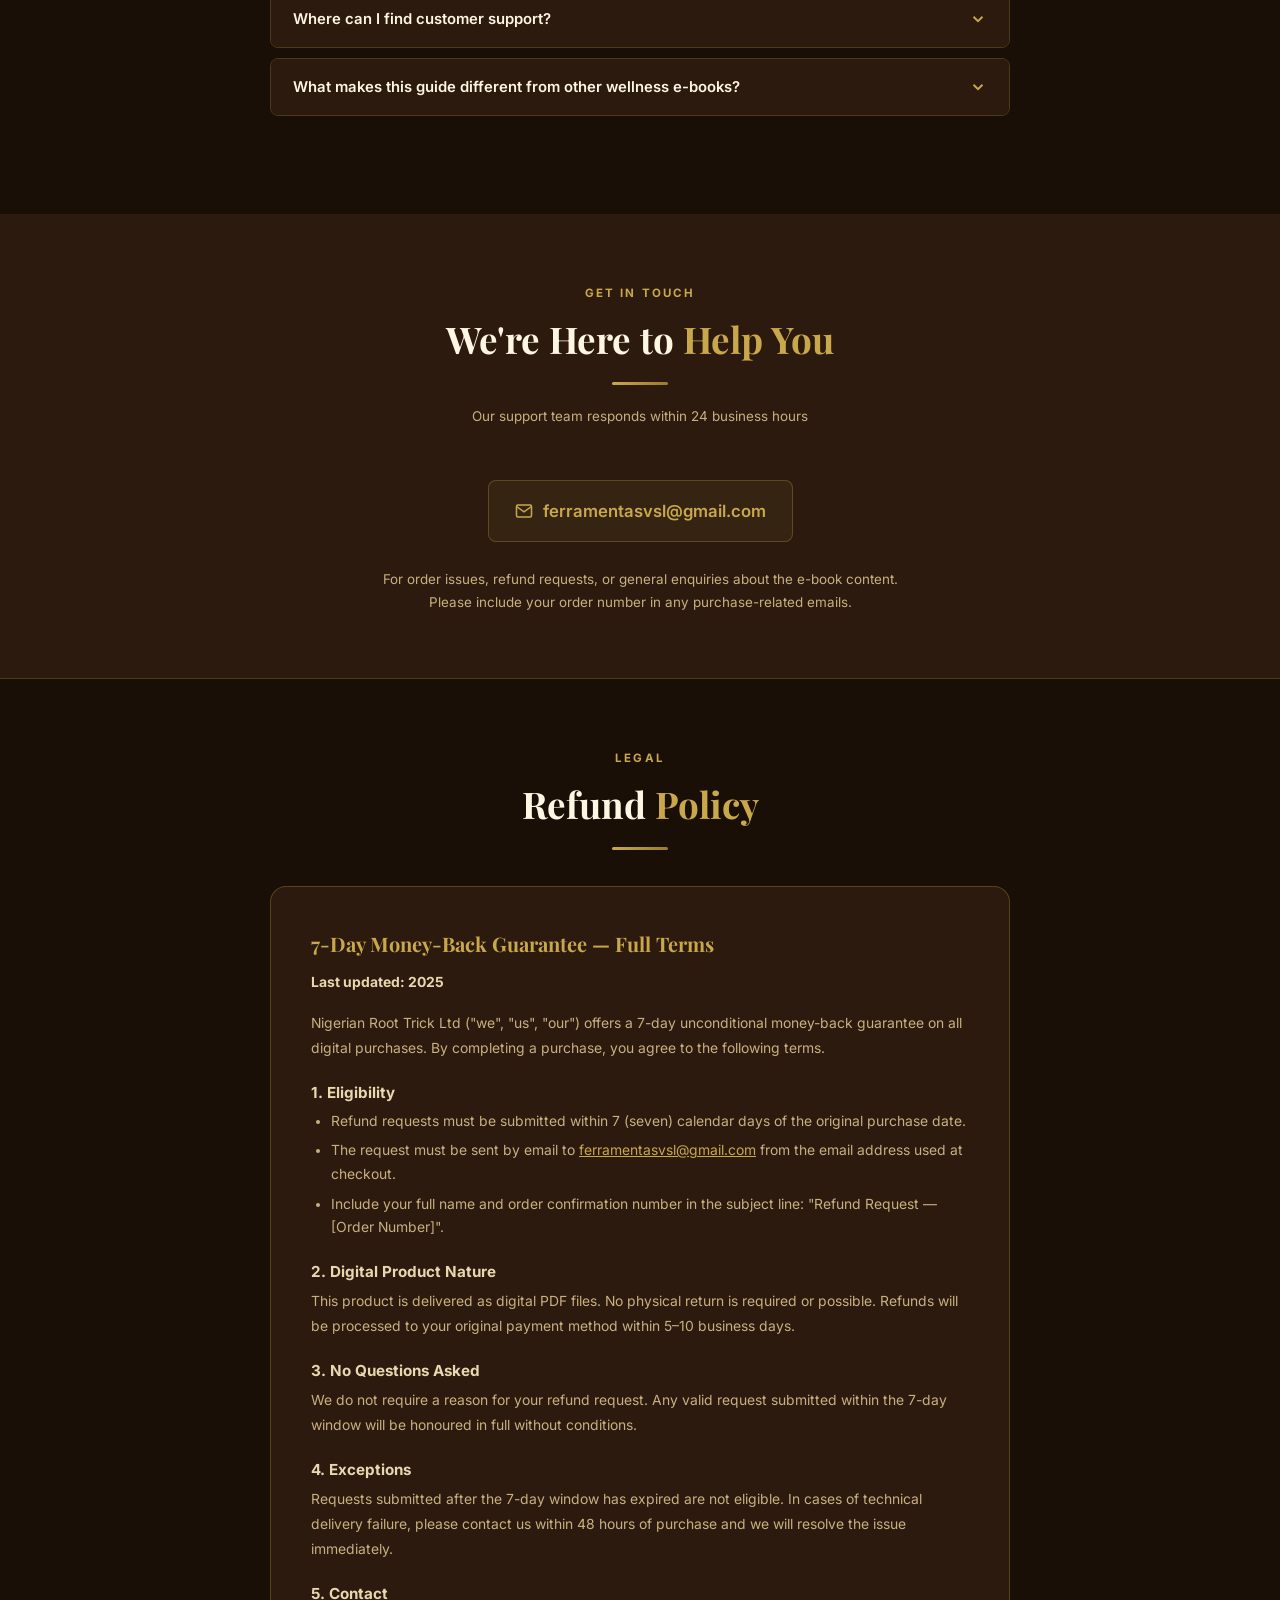
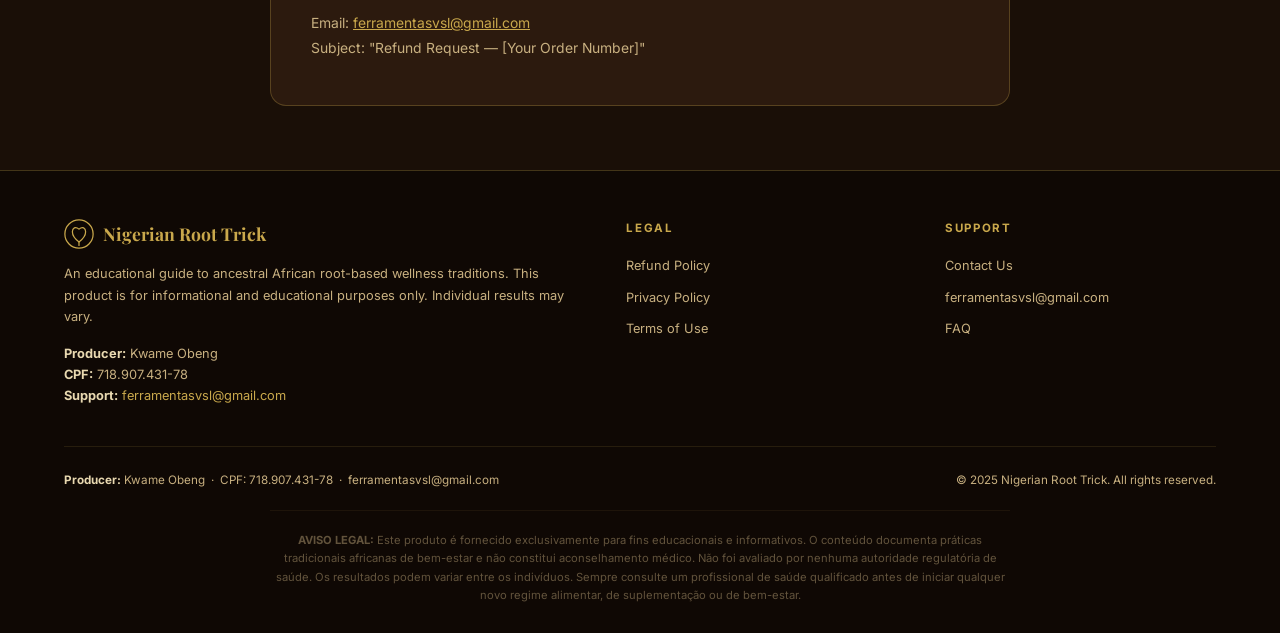
==== commit 6bd9cb6b: "Translate all legal pages and footer to English" ====
--- a/index.html
+++ b/index.html
@@ -1128,24 +1128,24 @@
             Nigerian Root Trick
           </a>
           <p>An educational guide to ancestral African root-based wellness traditions. This product is for informational and educational purposes only. Individual results may vary.</p>
-          <p style="margin-top:10px;"><strong style="color:var(--cream-dim);">Produtor:</strong> Kwame Obeng<br>
+          <p style="margin-top:10px;"><strong style="color:var(--cream-dim);">Producer:</strong> Kwame Obeng<br>
           <strong style="color:var(--cream-dim);">CPF:</strong> 718.907.431-78<br>
-          <strong style="color:var(--cream-dim);">Suporte:</strong> <a href="mailto:ferramentasvsl@gmail.com" style="color:var(--gold);">ferramentasvsl@gmail.com</a></p>
+          <strong style="color:var(--cream-dim);">Support:</strong> <a href="mailto:ferramentasvsl@gmail.com" style="color:var(--gold);">ferramentasvsl@gmail.com</a></p>
         </div>
 
         <div>
           <div class="footer-col-title">Legal</div>
           <div class="footer-links">
-            <a href="reembolso.html">Política de Reembolso</a>
-            <a href="privacidade.html">Política de Privacidade</a>
-            <a href="termos.html">Termos de Uso</a>
+            <a href="reembolso.html">Refund Policy</a>
+            <a href="privacidade.html">Privacy Policy</a>
+            <a href="termos.html">Terms of Use</a>
           </div>
         </div>
 
         <div>
-          <div class="footer-col-title">Suporte</div>
+          <div class="footer-col-title">Support</div>
           <div class="footer-links">
-            <a href="#contact">Fale Conosco</a>
+            <a href="#contact">Contact Us</a>
             <a href="mailto:ferramentasvsl@gmail.com">ferramentasvsl@gmail.com</a>
             <a href="#faq">FAQ</a>
           </div>
@@ -1155,10 +1155,10 @@
 
       <div class="footer-bottom">
         <div class="footer-legal">
-          <strong>Produtor:</strong> Kwame Obeng &nbsp;&#183;&nbsp; CPF: 718.907.431-78 &nbsp;&#183;&nbsp; ferramentasvsl@gmail.com
+          <strong>Producer:</strong> Kwame Obeng &nbsp;&#183;&nbsp; CPF: 718.907.431-78 &nbsp;&#183;&nbsp; ferramentasvsl@gmail.com
         </div>
         <div class="footer-legal">
-          &copy; 2025 Nigerian Root Trick. Todos os direitos reservados.
+          &copy; 2025 Nigerian Root Trick. All rights reserved.
         </div>
       </div>
 
